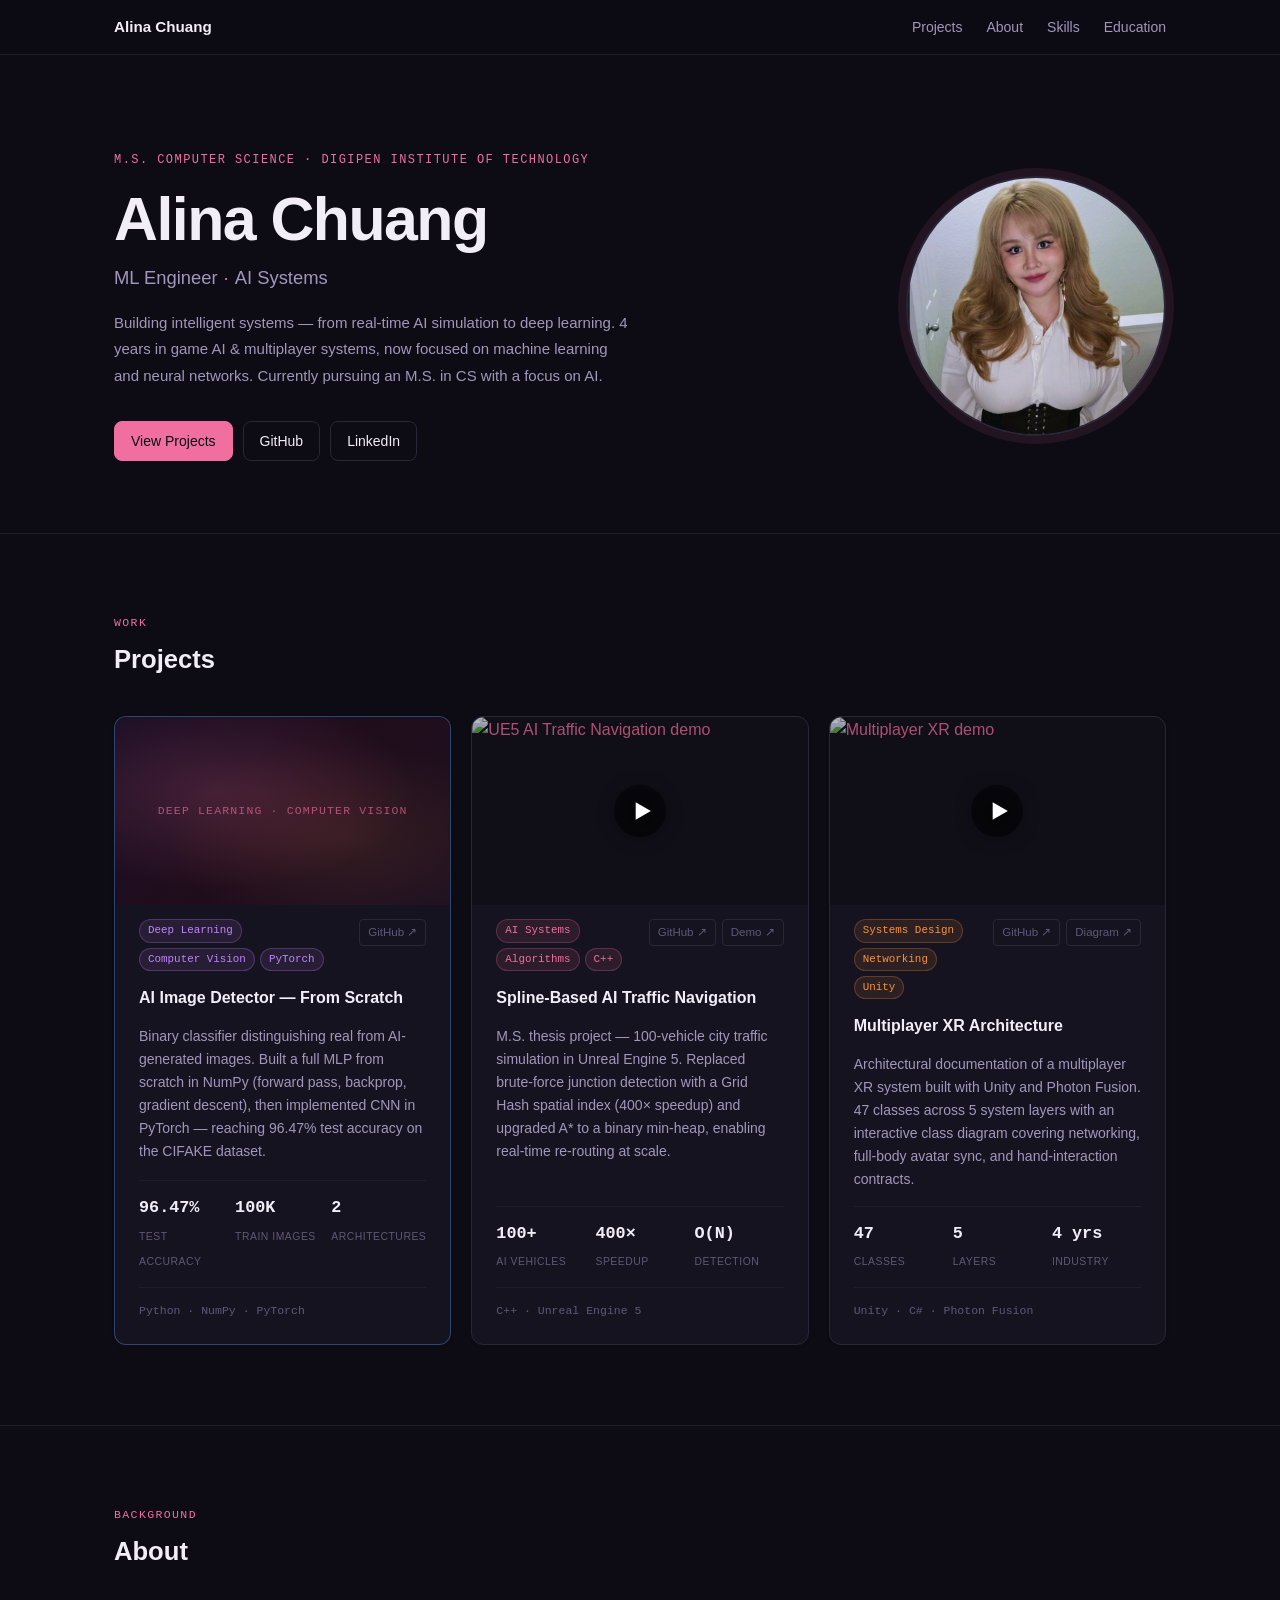
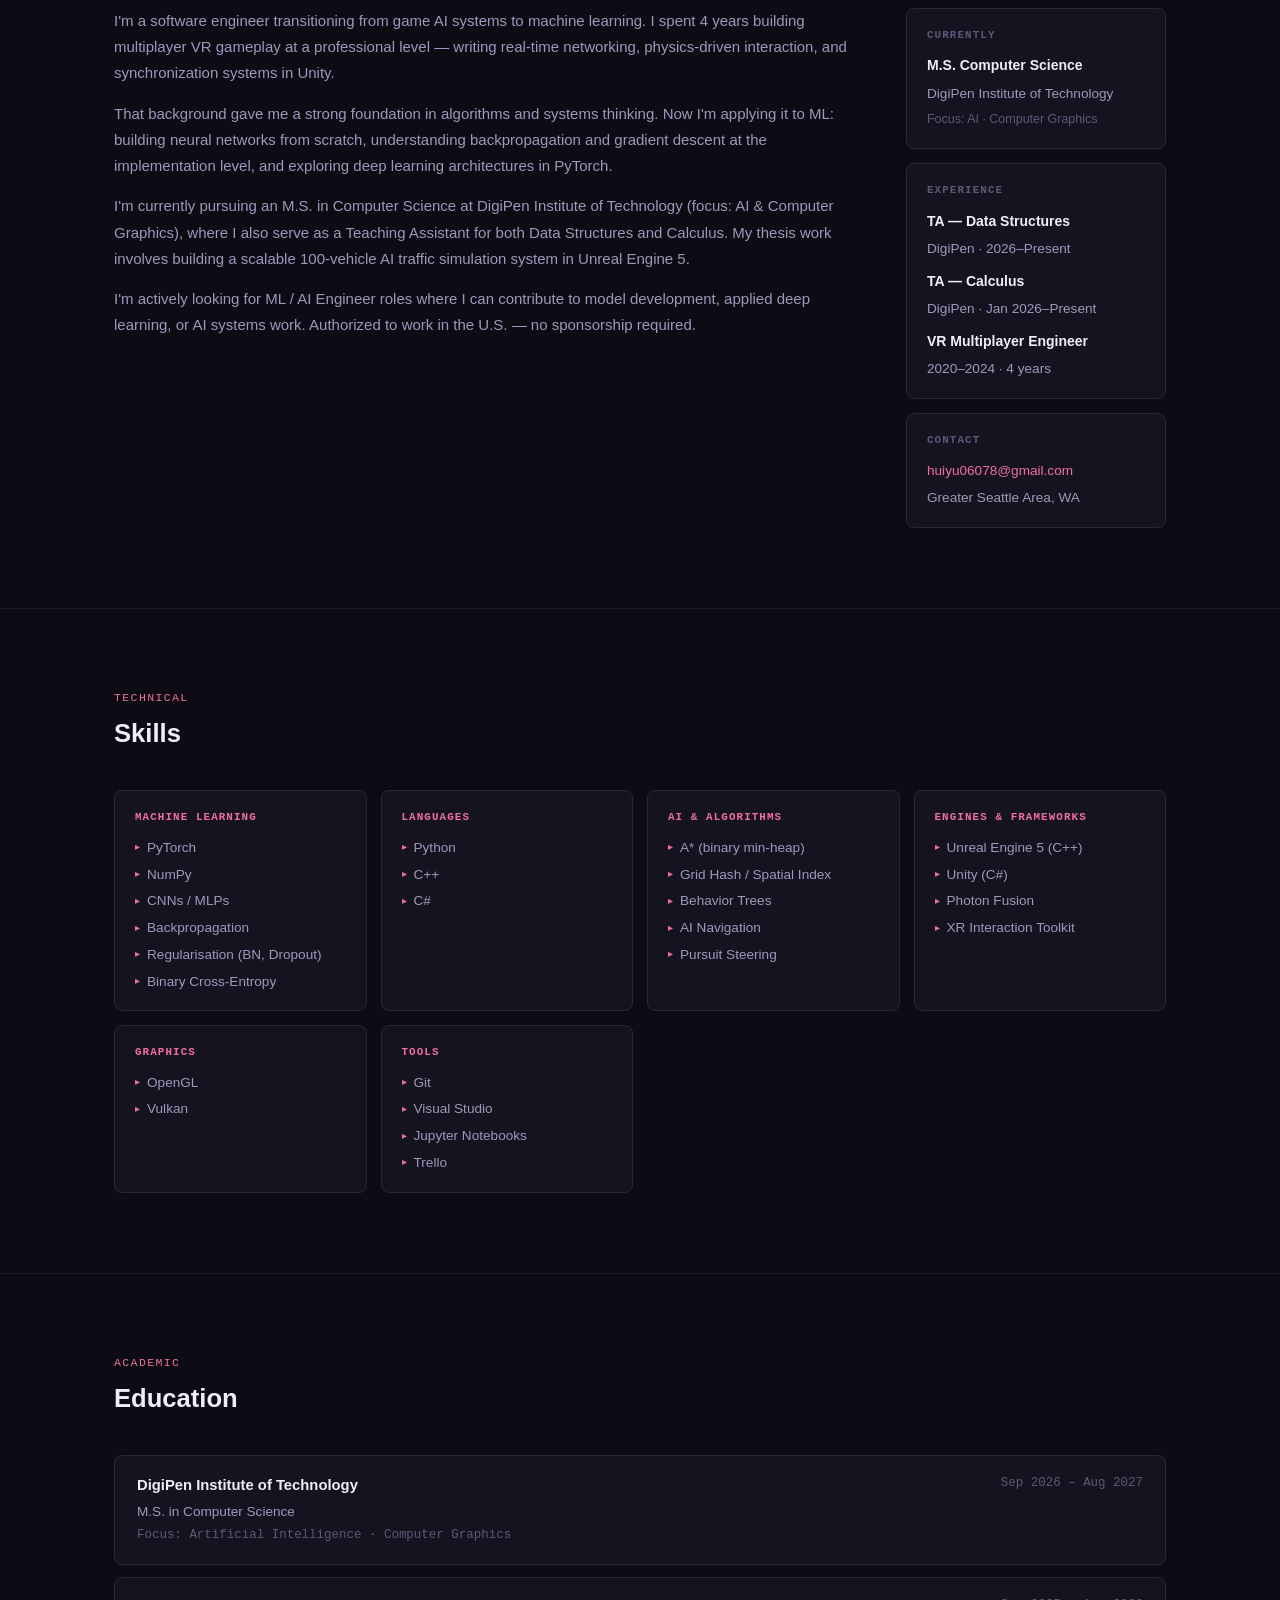
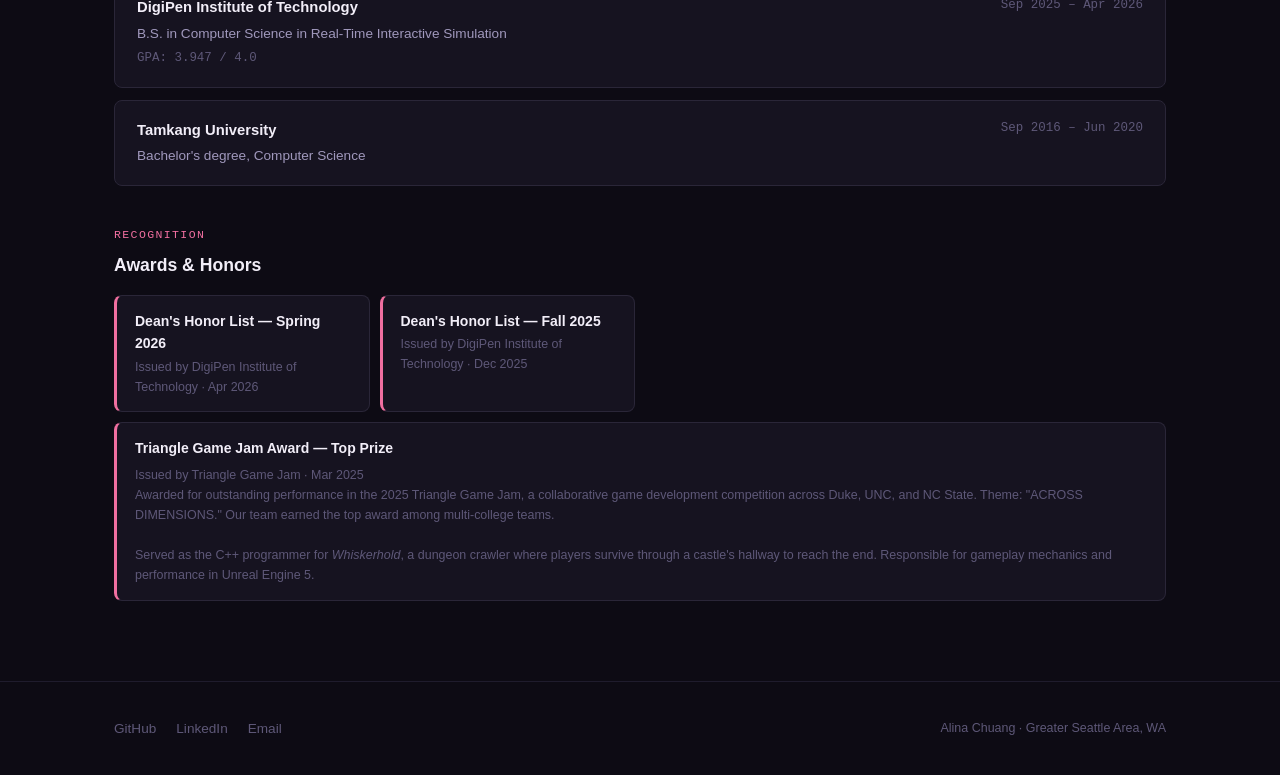
==== index.html @ 81449f3f "Initial portfolio" ====
<!DOCTYPE html>
<html lang="en">
<head>
  <meta charset="UTF-8">
  <meta name="viewport" content="width=device-width, initial-scale=1.0">
  <title>Alina Chuang — ML Engineer</title>
  <meta name="description" content="ML Engineer and AI Systems developer. M.S. Computer Science at DigiPen. Deep learning, neural networks, and real-time AI simulation.">
  <link rel="stylesheet" href="style.css">
</head>
<body>

<!-- ── Navigation ──────────────────────────────────── -->
<nav>
  <div class="nav-inner">
    <a href="index.html" class="nav-logo">Alina Chuang</a>
    <ul class="nav-links">
      <li><a href="#projects">Projects</a></li>
      <li><a href="#about">About</a></li>
      <li><a href="#skills">Skills</a></li>
      <li><a href="#education">Education</a></li>
    </ul>
  </div>
</nav>

<!-- ── Hero ────────────────────────────────────────── -->
<section id="hero">
  <div class="container">
    <div class="hero-inner">
      <div class="hero-text">
        <p class="hero-eyebrow">M.S. Computer Science · DigiPen Institute of Technology</p>
        <h1 class="hero-name">Alina Chuang</h1>
        <p class="hero-role">
          ML Engineer<span class="dot">·</span>AI Systems
        </p>
        <p class="hero-bio">
          Building intelligent systems — from real-time AI simulation to deep learning.
          4 years in game AI &amp; multiplayer systems, now focused on machine learning
          and neural networks. Currently pursuing an M.S. in CS with a focus on AI.
        </p>
        <div class="hero-ctas">
          <a href="#projects" class="btn btn-primary">View Projects</a>
          <a href="https://github.com/alina0607" class="btn btn-outline" target="_blank" rel="noopener">GitHub</a>
          <a href="https://www.linkedin.com/in/alina-chuang-a77608203/" class="btn btn-outline" target="_blank" rel="noopener">LinkedIn</a>
        </div>
      </div>
      <div class="hero-photo">
        <img src="avatar.png" alt="Alina Chuang" class="hero-avatar">
      </div>
    </div>
  </div>
</section>

<!-- ── Projects ─────────────────────────────────────── -->
<section id="projects">
  <div class="container">
    <p class="sec-label">Work</p>
    <h2 class="sec-title">Projects</h2>

    <div class="projects-grid">

      <!-- 1. AI Image Detector -->
      <article class="project-card featured">
        <div class="card-thumb-placeholder">
          <span>Deep Learning · Computer Vision</span>
        </div>
        <div class="card-top">
          <div class="card-tags">
            <span class="tag tag-ml">Deep Learning</span>
            <span class="tag tag-ml">Computer Vision</span>
            <span class="tag tag-ml">PyTorch</span>
          </div>
          <div class="card-links">
            <a href="https://github.com/alina0607/ai-image-detector-from-scratch" class="icon-link" target="_blank" rel="noopener">GitHub ↗</a>
          </div>
        </div>
        <h3><a href="ai-detector.html">AI Image Detector — From Scratch</a></h3>
        <p>
          Binary classifier distinguishing real from AI-generated images.
          Built a full MLP from scratch in NumPy (forward pass, backprop, gradient descent),
          then implemented CNN in PyTorch — reaching 96.47% test accuracy on the CIFAKE dataset.
        </p>
        <div class="card-stats">
          <div>
            <span class="stat-value">96.47%</span>
            <span class="stat-label">Test Accuracy</span>
          </div>
          <div>
            <span class="stat-value">100K</span>
            <span class="stat-label">Train Images</span>
          </div>
          <div>
            <span class="stat-value">2</span>
            <span class="stat-label">Architectures</span>
          </div>
        </div>
        <span class="card-stack">Python · NumPy · PyTorch</span>
      </article>

      <!-- 2. UE5 Traffic Navigation -->
      <article class="project-card">
        <a class="card-thumb" href="https://www.youtube.com/watch?v=XKZPfm5rRmM" target="_blank" rel="noopener">
          <img src="https://img.youtube.com/vi/XKZPfm5rRmM/maxresdefault.jpg" alt="UE5 AI Traffic Navigation demo">
          <div class="card-thumb-play">
            <svg viewBox="0 0 24 24" fill="white"><circle cx="12" cy="12" r="12" fill="rgba(0,0,0,0.5)"/><polygon points="10,8 17,12 10,16" fill="white"/></svg>
          </div>
        </a>
        <div class="card-top">
          <div class="card-tags">
            <span class="tag tag-sys">AI Systems</span>
            <span class="tag tag-sys">Algorithms</span>
            <span class="tag tag-sys">C++</span>
          </div>
          <div class="card-links">
            <a href="https://github.com/alina0607/UE5-Cpp-DrivingAI" class="icon-link" target="_blank" rel="noopener">GitHub ↗</a>
            <a href="https://www.youtube.com/watch?v=XKZPfm5rRmM&t=1s" class="icon-link" target="_blank" rel="noopener">Demo ↗</a>
          </div>
        </div>
        <h3><a href="ue5-traffic.html">Spline-Based AI Traffic Navigation</a></h3>
        <p>
          M.S. thesis project — 100-vehicle city traffic simulation in Unreal Engine 5.
          Replaced brute-force junction detection with a Grid Hash spatial index (400× speedup)
          and upgraded A* to a binary min-heap, enabling real-time re-routing at scale.
        </p>
        <div class="card-stats">
          <div>
            <span class="stat-value">100+</span>
            <span class="stat-label">AI Vehicles</span>
          </div>
          <div>
            <span class="stat-value">400×</span>
            <span class="stat-label">Speedup</span>
          </div>
          <div>
            <span class="stat-value">O(N)</span>
            <span class="stat-label">Detection</span>
          </div>
        </div>
        <span class="card-stack">C++ · Unreal Engine 5</span>
      </article>

      <!-- 3. XR Architecture -->
      <article class="project-card">
        <a class="card-thumb" href="https://www.youtube.com/watch?v=fDr9hcmdUOU" target="_blank" rel="noopener">
          <img src="https://img.youtube.com/vi/fDr9hcmdUOU/hqdefault.jpg" alt="Multiplayer XR demo">
          <div class="card-thumb-play">
            <svg viewBox="0 0 24 24" fill="white"><circle cx="12" cy="12" r="12" fill="rgba(0,0,0,0.5)"/><polygon points="10,8 17,12 10,16" fill="white"/></svg>
          </div>
        </a>
        <div class="card-top">
          <div class="card-tags">
            <span class="tag tag-game">Systems Design</span>
            <span class="tag tag-game">Networking</span>
            <span class="tag tag-game">Unity</span>
          </div>
          <div class="card-links">
            <a href="https://github.com/alina0607/Multiplay-xr-architecture" class="icon-link" target="_blank" rel="noopener">GitHub ↗</a>
            <a href="https://alina0607.github.io/Multiplay-xr-architecture/xr_architecture_alina_chuang.html" class="icon-link" target="_blank" rel="noopener">Diagram ↗</a>
          </div>
        </div>
        <h3><a href="xr-architecture.html">Multiplayer XR Architecture</a></h3>
        <p>
          Architectural documentation of a multiplayer XR system built with Unity and Photon Fusion.
          47 classes across 5 system layers with an interactive class diagram covering
          networking, full-body avatar sync, and hand-interaction contracts.
        </p>
        <div class="card-stats">
          <div>
            <span class="stat-value">47</span>
            <span class="stat-label">Classes</span>
          </div>
          <div>
            <span class="stat-value">5</span>
            <span class="stat-label">Layers</span>
          </div>
          <div>
            <span class="stat-value">4 yrs</span>
            <span class="stat-label">Industry</span>
          </div>
        </div>
        <span class="card-stack">Unity · C# · Photon Fusion</span>
      </article>

    </div>
  </div>
</section>

<!-- ── About ─────────────────────────────────────────── -->
<section id="about" style="border-top: 1px solid var(--border-sub);">
  <div class="container">
    <p class="sec-label">Background</p>
    <h2 class="sec-title">About</h2>

    <div class="about-grid">
      <div class="about-text">
        <p>
          I'm a software engineer transitioning from game AI systems to machine learning.
          I spent 4 years building multiplayer VR gameplay at a professional level — writing
          real-time networking, physics-driven interaction, and synchronization systems in Unity.
        </p>
        <p>
          That background gave me a strong foundation in algorithms and systems thinking.
          Now I'm applying it to ML: building neural networks from scratch, understanding
          backpropagation and gradient descent at the implementation level, and exploring
          deep learning architectures in PyTorch.
        </p>
        <p>
          I'm currently pursuing an M.S. in Computer Science at DigiPen Institute of Technology
          (focus: AI &amp; Computer Graphics), where I also serve as a Teaching Assistant for
          both Data Structures and Calculus. My thesis work involves building a scalable
          100-vehicle AI traffic simulation system in Unreal Engine 5.
        </p>
        <p>
          I'm actively looking for ML / AI Engineer roles where I can contribute to model
          development, applied deep learning, or AI systems work.
          Authorized to work in the U.S. — no sponsorship required.
        </p>
      </div>

      <div>
        <div class="sidebar-card">
          <h4>Currently</h4>
          <div class="sidebar-row">
            <strong>M.S. Computer Science</strong>
            <span>DigiPen Institute of Technology</span>
            <span style="color: var(--text-muted); font-size: .78rem;">Focus: AI · Computer Graphics</span>
          </div>
        </div>
        <div class="sidebar-card">
          <h4>Experience</h4>
          <div class="sidebar-row">
            <strong>TA — Data Structures</strong>
            <span>DigiPen · 2026–Present</span>
          </div>
          <div class="sidebar-row" style="margin-top: 10px;">
            <strong>TA — Calculus</strong>
            <span>DigiPen · Jan 2026–Present</span>
          </div>
          <div class="sidebar-row" style="margin-top: 10px;">
            <strong>VR Multiplayer Engineer</strong>
            <span>2020–2024 · 4 years</span>
          </div>
        </div>
        <div class="sidebar-card">
          <h4>Contact</h4>
          <div class="sidebar-row">
            <a href="mailto:huiyu06078@gmail.com" style="color: var(--accent); font-size: .85rem;">huiyu06078@gmail.com</a>
            <span>Greater Seattle Area, WA</span>
          </div>
        </div>
      </div>
    </div>
  </div>
</section>

<!-- ── Skills ─────────────────────────────────────────── -->
<section id="skills" style="border-top: 1px solid var(--border-sub);">
  <div class="container">
    <p class="sec-label">Technical</p>
    <h2 class="sec-title">Skills</h2>

    <div class="skills-grid">
      <div class="skill-group">
        <h4>Machine Learning</h4>
        <ul class="skill-list">
          <li>PyTorch</li>
          <li>NumPy</li>
          <li>CNNs / MLPs</li>
          <li>Backpropagation</li>
          <li>Regularisation (BN, Dropout)</li>
          <li>Binary Cross-Entropy</li>
        </ul>
      </div>
      <div class="skill-group">
        <h4>Languages</h4>
        <ul class="skill-list">
          <li>Python</li>
          <li>C++</li>
          <li>C#</li>
        </ul>
      </div>
      <div class="skill-group">
        <h4>AI &amp; Algorithms</h4>
        <ul class="skill-list">
          <li>A* (binary min-heap)</li>
          <li>Grid Hash / Spatial Index</li>
          <li>Behavior Trees</li>
          <li>AI Navigation</li>
          <li>Pursuit Steering</li>
        </ul>
      </div>
      <div class="skill-group">
        <h4>Engines &amp; Frameworks</h4>
        <ul class="skill-list">
          <li>Unreal Engine 5 (C++)</li>
          <li>Unity (C#)</li>
          <li>Photon Fusion</li>
          <li>XR Interaction Toolkit</li>
        </ul>
      </div>
      <div class="skill-group">
        <h4>Graphics</h4>
        <ul class="skill-list">
          <li>OpenGL</li>
          <li>Vulkan</li>
        </ul>
      </div>
      <div class="skill-group">
        <h4>Tools</h4>
        <ul class="skill-list">
          <li>Git</li>
          <li>Visual Studio</li>
          <li>Jupyter Notebooks</li>
          <li>Trello</li>
        </ul>
      </div>
    </div>
  </div>
</section>

<!-- ── Education ─────────────────────────────────────── -->
<section id="education" style="border-top: 1px solid var(--border-sub);">
  <div class="container">
    <p class="sec-label">Academic</p>
    <h2 class="sec-title">Education</h2>

    <div class="edu-list">
      <div class="edu-item">
        <div>
          <div class="edu-school">DigiPen Institute of Technology</div>
          <div class="edu-degree">M.S. in Computer Science</div>
          <div class="edu-detail">Focus: Artificial Intelligence · Computer Graphics</div>
        </div>
        <div class="edu-date">Sep 2026 – Aug 2027</div>
      </div>
      <div class="edu-item">
        <div>
          <div class="edu-school">DigiPen Institute of Technology</div>
          <div class="edu-degree">B.S. in Computer Science in Real-Time Interactive Simulation</div>
          <div class="edu-detail">GPA: 3.947 / 4.0</div>
        </div>
        <div class="edu-date">Sep 2025 – Apr 2026</div>
      </div>
      <div class="edu-item">
        <div>
          <div class="edu-school">Tamkang University</div>
          <div class="edu-degree">Bachelor's degree, Computer Science</div>
        </div>
        <div class="edu-date">Sep 2016 – Jun 2020</div>
      </div>
    </div>

    <p class="sec-label" style="margin-top: 40px;">Recognition</p>
    <h3 style="font-size: 1.1rem; font-weight: 600; margin-bottom: 16px; color: var(--text);">Awards &amp; Honors</h3>
    <div class="awards-grid">
      <div class="award-item">
        <div class="award-title">Dean's Honor List — Spring 2026</div>
        <div class="award-detail">Issued by DigiPen Institute of Technology · Apr 2026</div>
      </div>
      <div class="award-item">
        <div class="award-title">Dean's Honor List — Fall 2025</div>
        <div class="award-detail">Issued by DigiPen Institute of Technology · Dec 2025</div>
      </div>
      <div class="award-item" style="grid-column: 1 / -1;">
        <div class="award-title">Triangle Game Jam Award — Top Prize</div>
        <div class="award-detail" style="margin-top: 6px; line-height: 1.6;">
          Issued by Triangle Game Jam · Mar 2025<br>
          Awarded for outstanding performance in the 2025 Triangle Game Jam, a collaborative game development competition across Duke, UNC, and NC State. Theme: "ACROSS DIMENSIONS." Our team earned the top award among multi-college teams.<br><br>
          Served as the C++ programmer for <em>Whiskerhold</em>, a dungeon crawler where players survive through a castle's hallway to reach the end. Responsible for gameplay mechanics and performance in Unreal Engine 5.
        </div>
      </div>
    </div>
  </div>
</section>

<!-- ── Footer ─────────────────────────────────────────── -->
<footer>
  <div class="container">
    <div class="footer-inner">
      <div class="footer-links">
        <a href="https://github.com/alina0607" target="_blank" rel="noopener">GitHub</a>
        <a href="https://www.linkedin.com/in/alina-chuang-a77608203/" target="_blank" rel="noopener">LinkedIn</a>
        <a href="mailto:huiyu06078@gmail.com">Email</a>
      </div>
      <span class="footer-copy">Alina Chuang · Greater Seattle Area, WA</span>
    </div>
  </div>
</footer>

</body>
</html>
---- style.css ----
/* ============================================================
   ALINA CHUANG — Portfolio Styles
   ============================================================ */

:root {
  --bg:          #0d0b14;
  --bg-card:     #161320;
  --bg-hover:    #1e1b2c;
  --border:      #2a2638;
  --border-sub:  #1f1c2d;

  --text:        #f2eef8;
  --text-sec:    #a098bc;
  --text-muted:  #5e5878;

  --accent:      #f06fa0;
  --accent-h:    #f891b8;
  --accent-bg:   rgba(240,111,160,0.09);

  --orange:      #fb923c;
  --green:       #4ade80;
  --purple:      #c084fc;
  --red:         #f87171;

  --r:    8px;
  --r-sm: 4px;
  --r-lg: 12px;
  --t:    150ms ease;

  --sans: -apple-system, BlinkMacSystemFont, 'Segoe UI', sans-serif;
  --mono: 'JetBrains Mono', 'Fira Code', Consolas, monospace;
}

*, *::before, *::after { box-sizing: border-box; margin: 0; padding: 0; }
html  { scroll-behavior: smooth; }
body  { background: var(--bg); color: var(--text); font-family: var(--sans);
        line-height: 1.6; -webkit-font-smoothing: antialiased; }
a     { color: var(--accent); text-decoration: none; transition: color var(--t); }
a:hover { color: var(--accent-h); }
img   { max-width: 100%; display: block; }

/* ── Layout ─────────────────────────────────────────── */
.container { max-width: 1100px; margin: 0 auto; padding: 0 24px; }
section    { padding: 80px 0; }

/* ── Nav ─────────────────────────────────────────────── */
nav {
  position: sticky; top: 0; z-index: 100;
  background: rgba(13,11,20,0.88);
  backdrop-filter: blur(14px);
  border-bottom: 1px solid var(--border-sub);
}
.nav-inner {
  display: flex; align-items: center; justify-content: space-between;
  padding: 14px 24px; max-width: 1100px; margin: 0 auto;
}
.nav-logo { font-weight: 700; font-size: .95rem; color: var(--text); }
.nav-logo:hover { color: var(--accent); }
.nav-links { display: flex; gap: 24px; list-style: none; }
.nav-links a { color: var(--text-sec); font-size: .875rem; }
.nav-links a:hover { color: var(--text); }

/* ── Hero ────────────────────────────────────────────── */
#hero {
  padding: 96px 0 72px;
  border-bottom: 1px solid var(--border-sub);
}
.hero-inner {
  display: flex; align-items: center;
  justify-content: space-between; gap: 56px;
}
.hero-text { flex: 1; min-width: 0; }
.hero-photo { flex-shrink: 0; }
.hero-avatar {
  width: 260px; height: 260px; border-radius: 50%;
  object-fit: cover; object-position: center top;
  border: 2px solid var(--border);
  box-shadow: 0 0 0 8px var(--accent-bg);
  display: block;
}
.hero-eyebrow {
  font-size: .75rem; font-family: var(--mono); color: var(--accent);
  text-transform: uppercase; letter-spacing: .12em; margin-bottom: 16px;
}
.hero-name {
  font-size: clamp(2.4rem,6vw,3.8rem); font-weight: 700;
  letter-spacing: -.025em; line-height: 1.1; margin-bottom: 10px;
}
.hero-role {
  font-size: 1.15rem; color: var(--text-sec); margin-bottom: 18px;
}
.hero-role .dot { color: var(--accent); margin: 0 6px; }
.hero-bio {
  font-size: .9375rem; color: var(--text-sec); max-width: 520px;
  line-height: 1.75; margin-bottom: 32px;
}
.hero-ctas { display: flex; gap: 10px; flex-wrap: wrap; }
@media (max-width: 640px) {
  .hero-inner { flex-direction: column-reverse; gap: 28px; }
  .hero-avatar { width: 120px; height: 120px; }
}

/* ── Buttons ─────────────────────────────────────────── */
.btn {
  display: inline-flex; align-items: center; gap: 6px;
  padding: 8px 16px; border-radius: var(--r);
  font-size: .875rem; font-weight: 500;
  border: 1px solid transparent; transition: all var(--t); cursor: pointer;
}
.btn-primary  { background: var(--accent); color: #0d0b14; border-color: var(--accent); }
.btn-primary:hover { background: var(--accent-h); border-color: var(--accent-h); color: #0d0b14; }
.btn-outline  { background: transparent; color: var(--text); border-color: var(--border); }
.btn-outline:hover { background: var(--bg-hover); border-color: var(--text-sec); color: var(--text); }
.btn-sm { padding: 5px 12px; font-size: .8rem; }

/* ── Section labels ──────────────────────────────────── */
.sec-label {
  font-size: .72rem; font-family: var(--mono); color: var(--accent);
  text-transform: uppercase; letter-spacing: .12em; margin-bottom: 6px;
}
.sec-title { font-size: 1.6rem; font-weight: 700; margin-bottom: 36px; }

/* ── Card thumbnails ────────────────────────────────── */
.card-thumb {
  margin: -24px -24px 0;
  border-radius: var(--r-lg) var(--r-lg) 0 0;
  overflow: hidden;
  aspect-ratio: 16/9;
  position: relative;
  display: block;
}
.card-thumb img {
  width: 100%; height: 100%; object-fit: cover; display: block;
  transition: transform 0.35s ease;
}
.project-card:hover .card-thumb img { transform: scale(1.04); }
.card-thumb-play {
  position: absolute; inset: 0;
  display: flex; align-items: center; justify-content: center;
  background: rgba(0,0,0,0.28);
  transition: background 0.2s;
}
.card-thumb:hover .card-thumb-play { background: rgba(0,0,0,0.48); }
.card-thumb-play svg { width: 52px; height: 52px; filter: drop-shadow(0 2px 8px rgba(0,0,0,.5)); }
.card-thumb-placeholder {
  margin: -24px -24px 0;
  border-radius: var(--r-lg) var(--r-lg) 0 0;
  aspect-ratio: 16/9;
  display: flex; align-items: center; justify-content: center;
  background: linear-gradient(135deg, #1a0e24 0%, #200d1c 50%, #1c1020 100%);
  position: relative; overflow: hidden;
}
.card-thumb-placeholder::before {
  content: '';
  position: absolute; inset: 0;
  background: radial-gradient(ellipse at 30% 40%, rgba(240,111,160,.18) 0%, transparent 60%),
              radial-gradient(ellipse at 70% 65%, rgba(251,146,60,.1) 0%, transparent 55%);
}
.card-thumb-placeholder span {
  font-size: .72rem; font-family: var(--mono); color: rgba(240,111,160,.65);
  letter-spacing: .1em; text-transform: uppercase; position: relative; z-index: 1;
  text-align: center; padding: 0 20px;
}

/* ── Project video hero (detail pages) ──────────────── */
.video-thumb {
  margin-bottom: 32px; border-radius: var(--r-lg); overflow: hidden;
  aspect-ratio: 16/9; position: relative; display: block;
  border: 1px solid var(--border);
}
.video-thumb img {
  width: 100%; height: 100%; object-fit: cover; display: block;
  transition: transform 0.3s ease;
}
.video-thumb:hover img { transform: scale(1.02); }
.video-thumb-play {
  position: absolute; inset: 0;
  display: flex; align-items: center; justify-content: center;
  background: rgba(0,0,0,0.3); transition: background 0.2s;
}
.video-thumb:hover .video-thumb-play { background: rgba(0,0,0,0.5); }
.video-thumb-play svg { width: 64px; height: 64px; filter: drop-shadow(0 2px 12px rgba(0,0,0,.6)); }

/* ── Project cards ───────────────────────────────────── */
.projects-grid {
  display: grid;
  grid-template-columns: repeat(auto-fill, minmax(310px,1fr));
  gap: 20px;
}
.project-card {
  background: var(--bg-card); border: 1px solid var(--border);
  border-radius: var(--r-lg); padding: 24px;
  display: flex; flex-direction: column; gap: 14px;
  transition: border-color var(--t), transform var(--t), box-shadow var(--t);
  box-shadow: 0 1px 4px rgba(0,0,0,.06);
}
.project-card:hover { border-color: var(--accent); transform: translateY(-2px); box-shadow: 0 8px 28px rgba(240,111,160,.12); }
.project-card.featured { border-color: rgba(88,166,255,.35); }

.card-top { display: flex; justify-content: space-between; align-items: flex-start; gap: 10px; }
.card-tags { display: flex; flex-wrap: wrap; gap: 5px; }
.card-links { display: flex; gap: 6px; flex-shrink: 0; }

.tag {
  font-size: .68rem; font-family: var(--mono);
  padding: 2px 8px; border-radius: 20px; font-weight: 500;
}
.tag-ml     { background: rgba(192,132,252,.1);  color: var(--purple); border: 1px solid rgba(192,132,252,.25); }
.tag-sys    { background: rgba(240,111,160,.1); color: var(--accent);  border: 1px solid rgba(240,111,160,.25); }
.tag-game   { background: rgba(251,146,60,.1);  color: var(--orange);  border: 1px solid rgba(251,146,60,.25);  }

.icon-link {
  font-size: .72rem; color: var(--text-muted);
  padding: 3px 8px; border: 1px solid var(--border);
  border-radius: var(--r-sm); transition: all var(--t); white-space: nowrap;
}
.icon-link:hover { color: var(--text); border-color: var(--text-sec); background: var(--bg-hover); }

.project-card h3 { font-size: 1rem; font-weight: 600; }
.project-card h3 a { color: var(--text); }
.project-card h3 a:hover { color: var(--accent); }
.project-card > p { font-size: .875rem; color: var(--text-sec); line-height: 1.65; flex-grow: 1; }

.card-stats {
  display: grid; grid-template-columns: repeat(3,1fr); gap: 10px;
  padding: 14px 0;
  border-top: 1px solid var(--border-sub);
  border-bottom: 1px solid var(--border-sub);
}
.stat-value { display: block; font-size: 1.05rem; font-weight: 700; font-family: var(--mono); color: var(--text); }
.stat-label { font-size: .65rem; color: var(--text-muted); text-transform: uppercase; letter-spacing: .05em; }
.card-stack { font-size: .72rem; font-family: var(--mono); color: var(--text-muted); }

/* ── About ───────────────────────────────────────────── */
.about-grid { display: grid; grid-template-columns: 1fr 260px; gap: 56px; align-items: start; }
.about-text p { color: var(--text-sec); margin-bottom: 14px; line-height: 1.75; font-size: .9375rem; }
.about-text p:last-child { margin-bottom: 0; }

/* Avatar */
.avatar {
  width: 80px; height: 80px; border-radius: 50%;
  background: var(--bg-hover); border: 2px solid var(--border);
  display: flex; align-items: center; justify-content: center;
  font-size: 1.4rem; font-weight: 700; color: var(--accent);
  margin-bottom: 20px; overflow: hidden;
}
.avatar img { width: 100%; height: 100%; object-fit: cover; }
.avatar-photo {
  width: 180px; border-radius: var(--r-lg);
  border: 1px solid var(--border);
  display: block; margin-bottom: 24px;
}

.sidebar-card {
  background: var(--bg-card); border: 1px solid var(--border);
  border-radius: var(--r); padding: 18px 20px; margin-bottom: 14px;
}
.sidebar-card:last-child { margin-bottom: 0; }
.sidebar-card h4 {
  font-size: .68rem; font-family: var(--mono);
  color: var(--text-muted); text-transform: uppercase;
  letter-spacing: .1em; margin-bottom: 10px;
}
.sidebar-row { display: flex; flex-direction: column; gap: 6px; }
.sidebar-row span { font-size: .85rem; color: var(--text-sec); }
.sidebar-row strong { color: var(--text); font-size: .875rem; }

/* ── Skills ──────────────────────────────────────────── */
.skills-grid { display: grid; grid-template-columns: repeat(auto-fill, minmax(200px,1fr)); gap: 14px; }
.skill-group {
  background: var(--bg-card); border: 1px solid var(--border);
  border-radius: var(--r); padding: 18px 20px;
}
.skill-group h4 {
  font-size: .68rem; font-family: var(--mono); color: var(--accent);
  text-transform: uppercase; letter-spacing: .1em; margin-bottom: 10px;
}
.skill-list { list-style: none; display: flex; flex-direction: column; gap: 5px; }
.skill-list li { font-size: .85rem; color: var(--text-sec); display: flex; align-items: center; gap: 7px; }
.skill-list li::before { content: '▸'; color: var(--accent); font-size: .65rem; flex-shrink: 0; }

/* ── Education ───────────────────────────────────────── */
.edu-list { display: flex; flex-direction: column; gap: 12px; margin-bottom: 28px; }
.edu-item {
  background: var(--bg-card); border: 1px solid var(--border);
  border-radius: var(--r); padding: 18px 22px;
  display: flex; justify-content: space-between; align-items: flex-start; gap: 16px;
}
.edu-school { font-weight: 600; color: var(--text); font-size: .925rem; }
.edu-degree  { font-size: .85rem; color: var(--text-sec); margin-top: 3px; }
.edu-detail  { font-size: .78rem; color: var(--text-muted); margin-top: 4px; font-family: var(--mono); }
.edu-date    { font-size: .78rem; color: var(--text-muted); white-space: nowrap; font-family: var(--mono); flex-shrink: 0; }

.awards-grid { display: grid; grid-template-columns: repeat(auto-fill, minmax(240px,1fr)); gap: 10px; }
.award-item {
  background: var(--bg-card); border: 1px solid var(--border);
  border-left: 3px solid var(--accent);
  border-radius: var(--r); padding: 14px 18px;
}
.award-title  { font-size: .875rem; font-weight: 600; color: var(--text); margin-bottom: 3px; }
.award-detail { font-size: .78rem; color: var(--text-muted); }

/* ── Experience strip ────────────────────────────────── */
.exp-list { display: flex; flex-direction: column; gap: 12px; }
.exp-item {
  background: var(--bg-card); border: 1px solid var(--border);
  border-radius: var(--r); padding: 18px 22px;
  display: flex; justify-content: space-between; align-items: flex-start; gap: 16px;
}
.exp-left {}
.exp-title  { font-weight: 600; color: var(--text); font-size: .925rem; }
.exp-place  { font-size: .85rem; color: var(--text-sec); margin-top: 2px; }
.exp-date   { font-size: .78rem; color: var(--text-muted); white-space: nowrap; font-family: var(--mono); flex-shrink: 0; }

/* ── Footer ──────────────────────────────────────────── */
footer { border-top: 1px solid var(--border-sub); padding: 36px 0; }
.footer-inner { display: flex; justify-content: space-between; align-items: center; flex-wrap: wrap; gap: 14px; }
.footer-links { display: flex; gap: 20px; }
.footer-links a { font-size: .85rem; color: var(--text-muted); }
.footer-links a:hover { color: var(--text); }
.footer-copy { font-size: .78rem; color: var(--text-muted); }

/* ══════════════════════════════════════════════════════
   PROJECT DETAIL PAGES
══════════════════════════════════════════════════════ */
.proj-hero { padding: 56px 0 44px; border-bottom: 1px solid var(--border-sub); }
.back-link {
  display: inline-flex; align-items: center; gap: 6px;
  font-size: .85rem; color: var(--text-muted); margin-bottom: 28px;
}
.back-link:hover { color: var(--text); }
.proj-hero h1 {
  font-size: clamp(1.75rem,4vw,2.4rem); font-weight: 700;
  letter-spacing: -.02em; line-height: 1.15; margin-bottom: 10px;
}
.proj-meta { display: flex; flex-wrap: wrap; align-items: center; gap: 10px; margin-top: 14px; }
.proj-links { display: flex; gap: 10px; margin-top: 22px; flex-wrap: wrap; }

.proj-body { padding: 48px 0 80px; }
.proj-grid { display: grid; grid-template-columns: 1fr 260px; gap: 56px; align-items: start; }

.prose h2 {
  font-size: 1.15rem; font-weight: 600; color: var(--text);
  margin: 36px 0 14px;
  padding-top: 36px; border-top: 1px solid var(--border-sub);
}
.prose h2:first-child { margin-top: 0; padding-top: 0; border-top: none; }
.prose h3 { font-size: 1rem; font-weight: 600; color: var(--text); margin: 24px 0 10px; }
.prose p  { font-size: .9375rem; color: var(--text-sec); line-height: 1.75; margin-bottom: 14px; }
.prose ul, .prose ol { margin: 0 0 14px 20px; display: flex; flex-direction: column; gap: 7px; }
.prose li { font-size: .9375rem; color: var(--text-sec); line-height: 1.6; }
.prose strong { color: var(--text); }

.code-block {
  background: var(--bg-card); border: 1px solid var(--border); border-radius: var(--r);
  padding: 18px 20px; margin: 16px 0; overflow-x: auto;
  font-family: var(--mono); font-size: .78rem; line-height: 1.65; color: var(--text-sec);
  white-space: pre;
}
.code-label { font-size: .65rem; font-family: var(--mono); color: var(--text-muted);
              text-transform: uppercase; letter-spacing: .08em; margin-bottom: 6px; }

.compare-table { width: 100%; border-collapse: collapse; margin: 16px 0; font-size: .85rem; }
.compare-table th { background: var(--bg-card); color: var(--text); padding: 9px 14px;
                    text-align: left; font-weight: 600; border: 1px solid var(--border); }
.compare-table td { padding: 9px 14px; border: 1px solid var(--border); color: var(--text-sec); }
.compare-table tr:nth-child(even) td { background: var(--bg-card); }
.compare-table .good { color: var(--green); font-family: var(--mono); font-size: .8rem; }
.compare-table .bad  { color: var(--red);   font-family: var(--mono); font-size: .8rem; }

.callout {
  background: var(--accent-bg); border: 1px solid rgba(88,166,255,.22);
  border-left: 3px solid var(--accent); border-radius: var(--r);
  padding: 14px 18px; margin: 16px 0; font-size: .875rem; color: var(--text-sec); line-height: 1.65;
}
.callout strong { color: var(--text); }

.result-grid { display: grid; grid-template-columns: repeat(auto-fill, minmax(130px,1fr)); gap: 12px; margin: 16px 0; }
.result-box {
  background: var(--bg-card); border: 1px solid var(--border); border-radius: var(--r);
  padding: 16px; text-align: center;
}
.result-box .val { font-size: 1.4rem; font-weight: 700; font-family: var(--mono); color: var(--text); }
.result-box .lbl { font-size: .68rem; color: var(--text-muted); text-transform: uppercase;
                   letter-spacing: .06em; margin-top: 4px; }

.proj-sidebar { display: flex; flex-direction: column; gap: 14px; position: sticky; top: 72px; }

/* ── Responsive ──────────────────────────────────────── */
@media (max-width: 768px) {
  section { padding: 60px 0; }
  #hero   { padding: 64px 0 48px; }
  .about-grid, .proj-grid { grid-template-columns: 1fr; gap: 32px; }
  .proj-sidebar { position: static; }
  .edu-item, .exp-item { flex-direction: column; gap: 4px; }
  .nav-links { gap: 16px; }
}
@media (max-width: 480px) {
  .nav-links { display: none; }
  .projects-grid { grid-template-columns: 1fr; }
  .card-stats { grid-template-columns: repeat(3,1fr); }
}
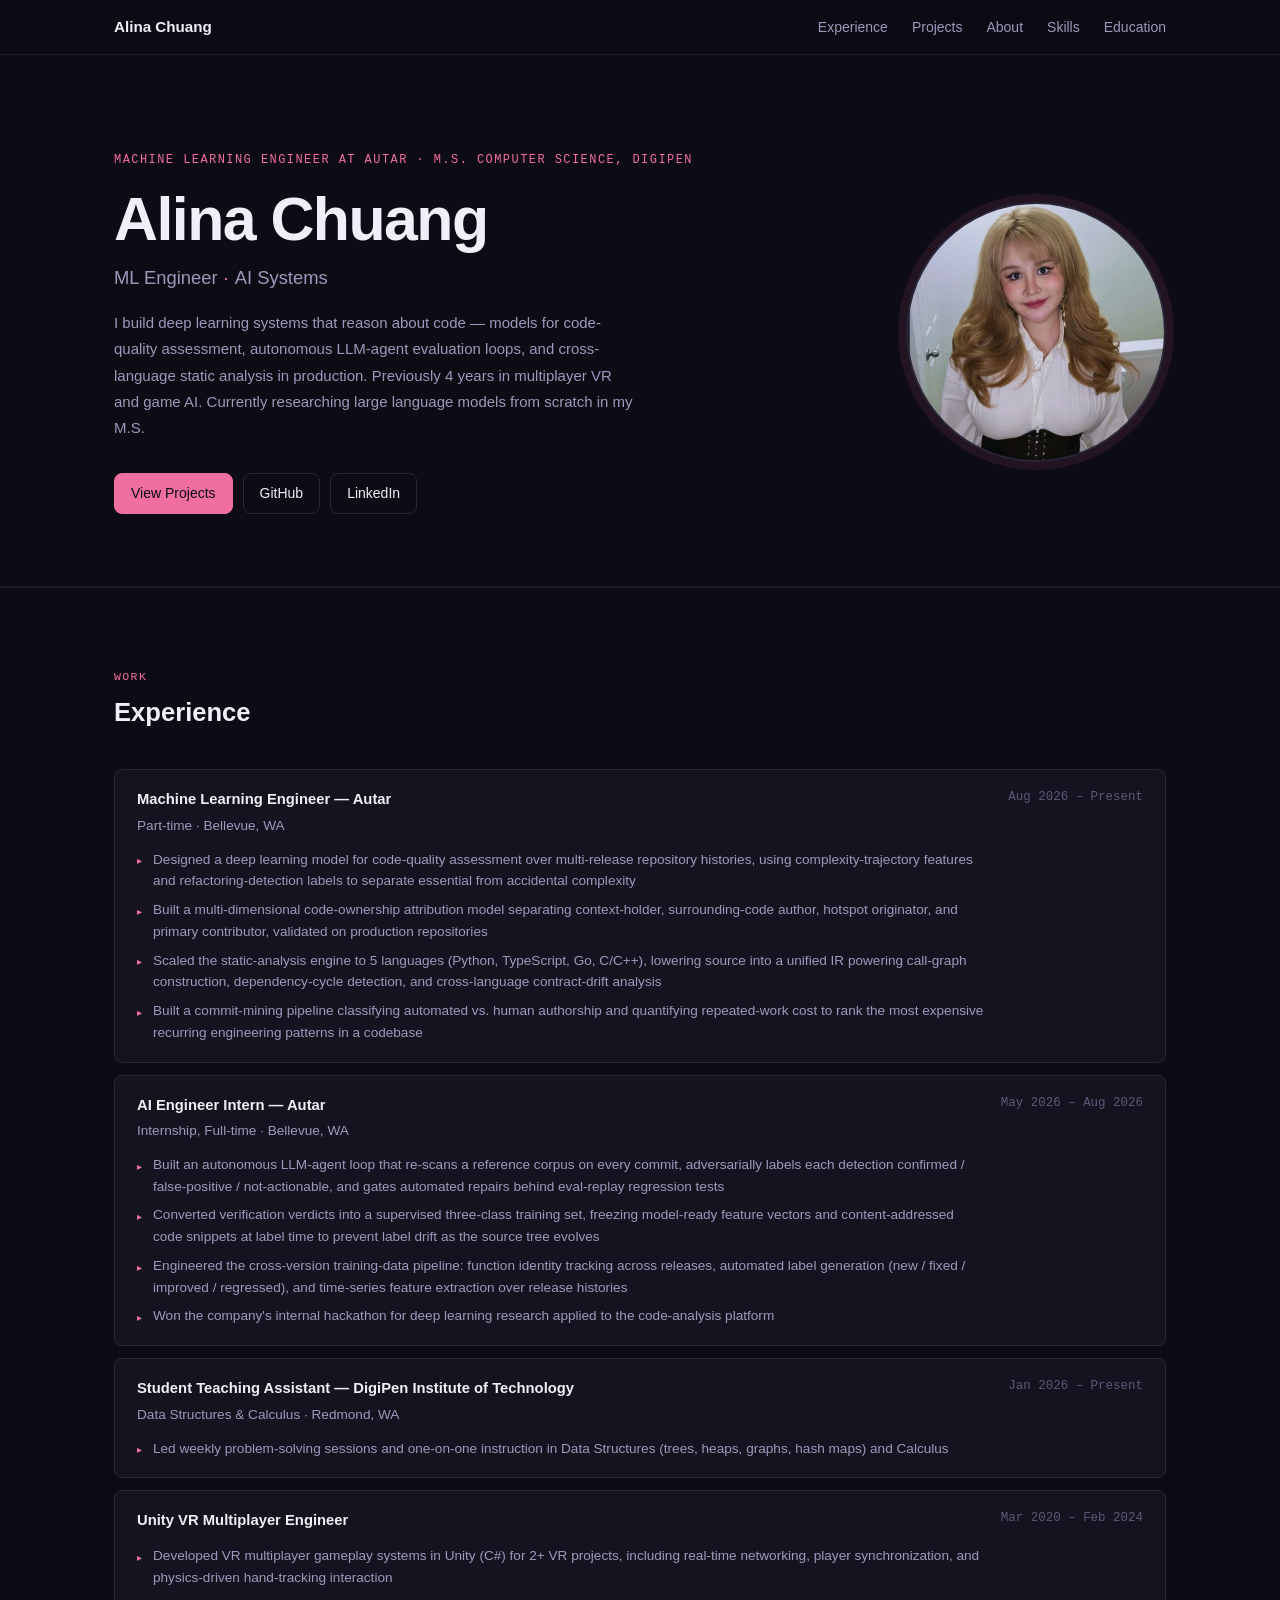
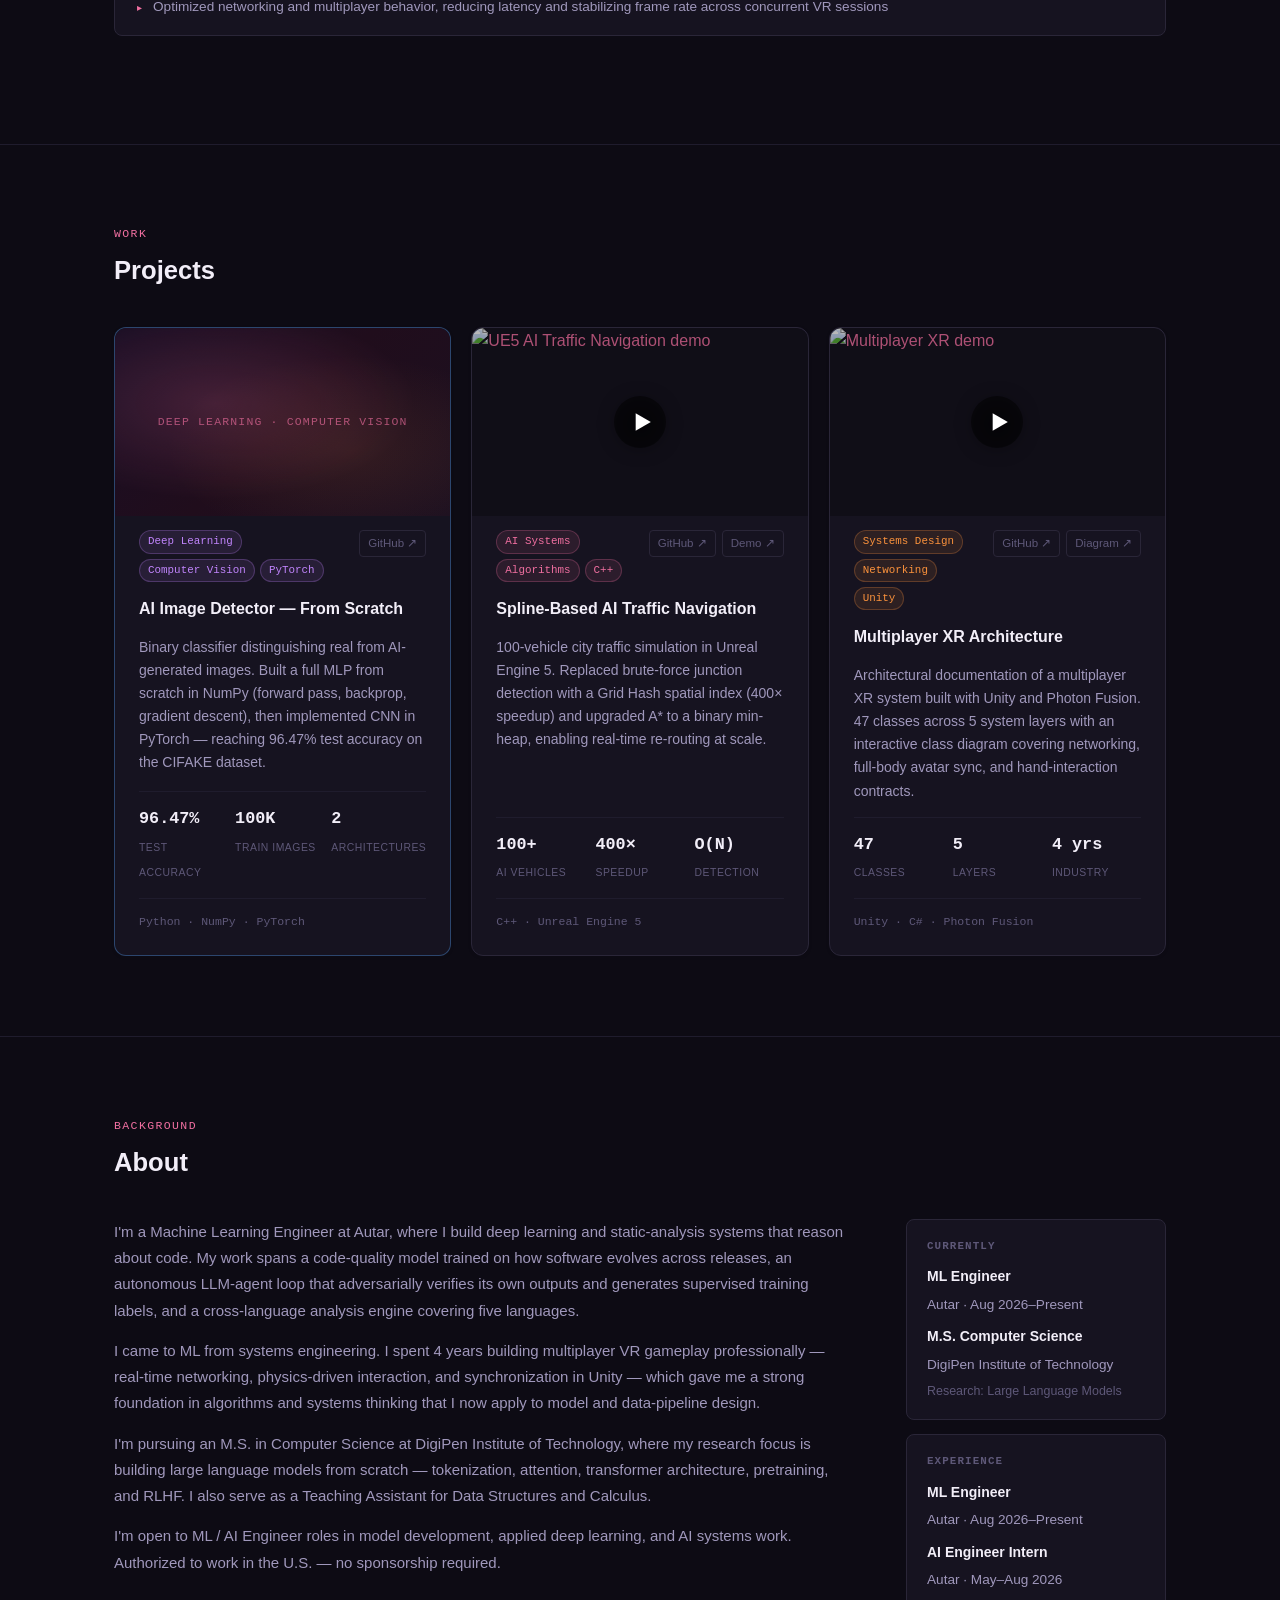
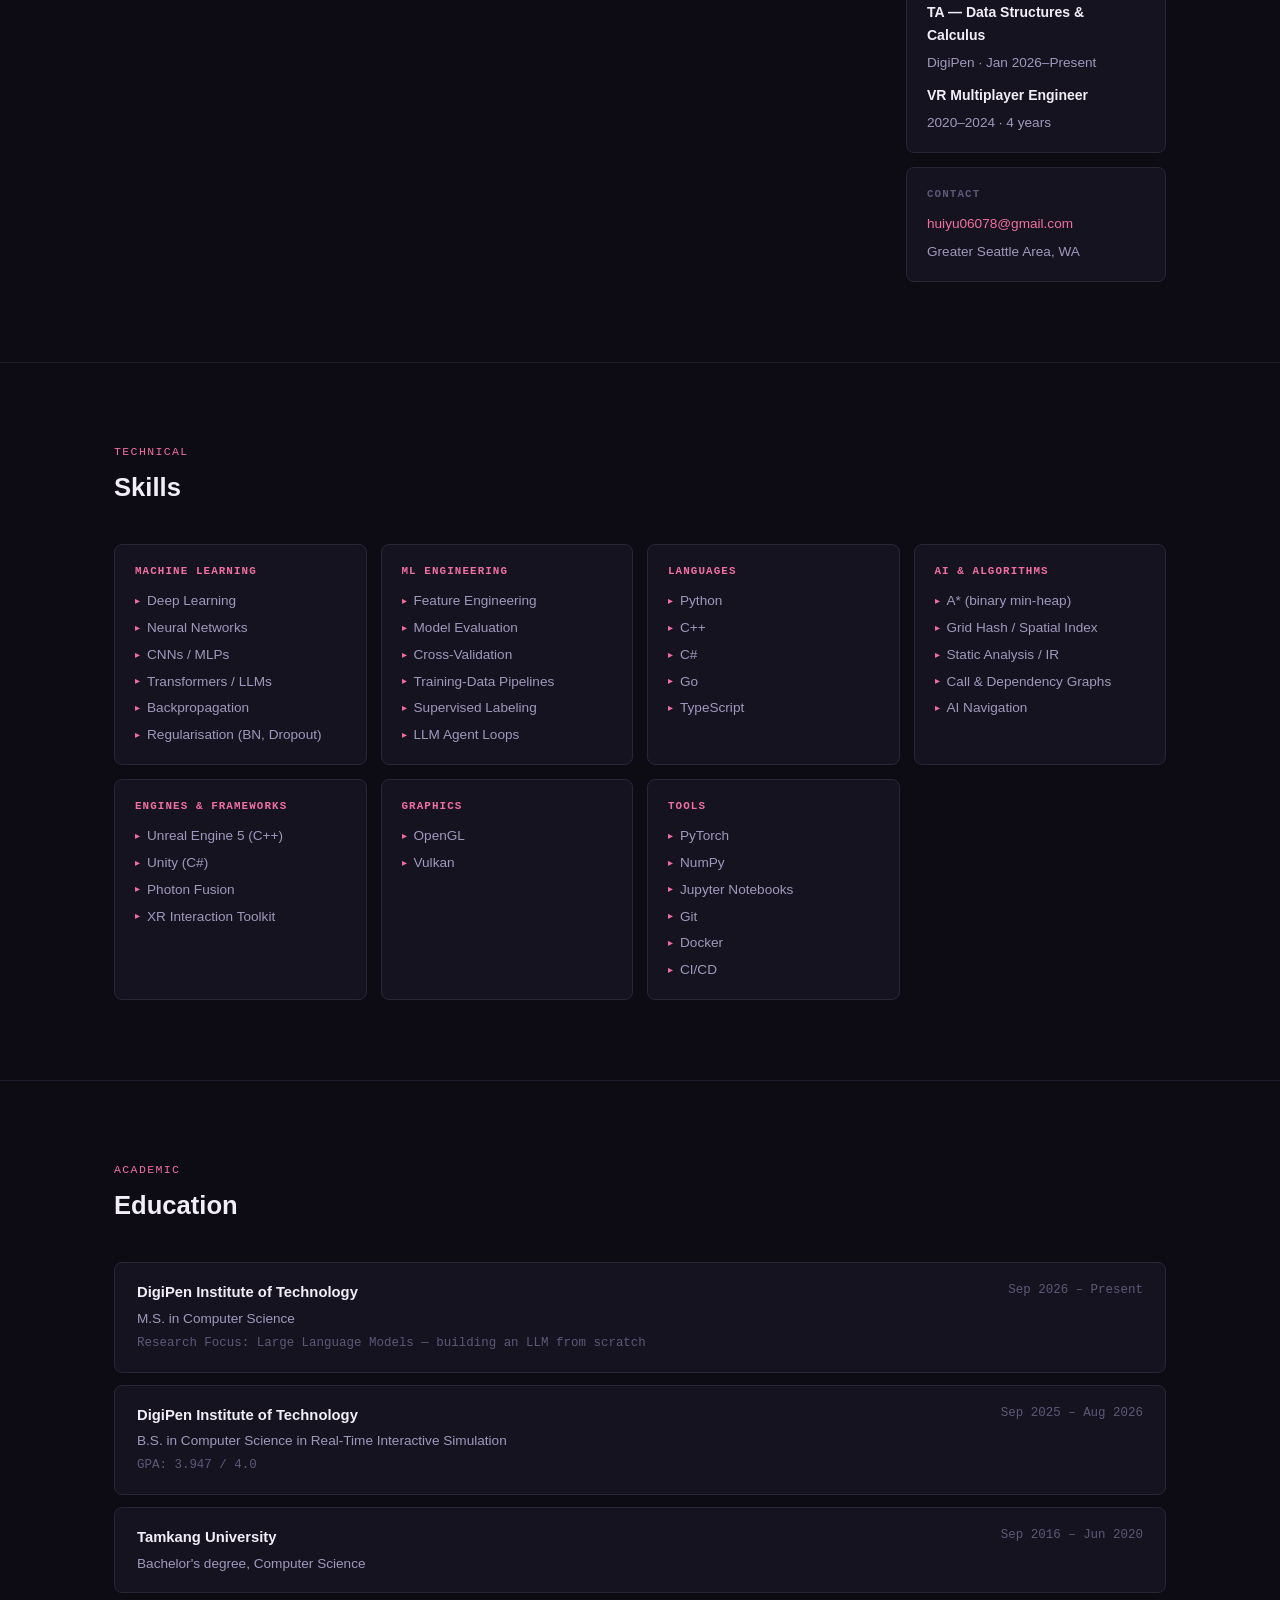
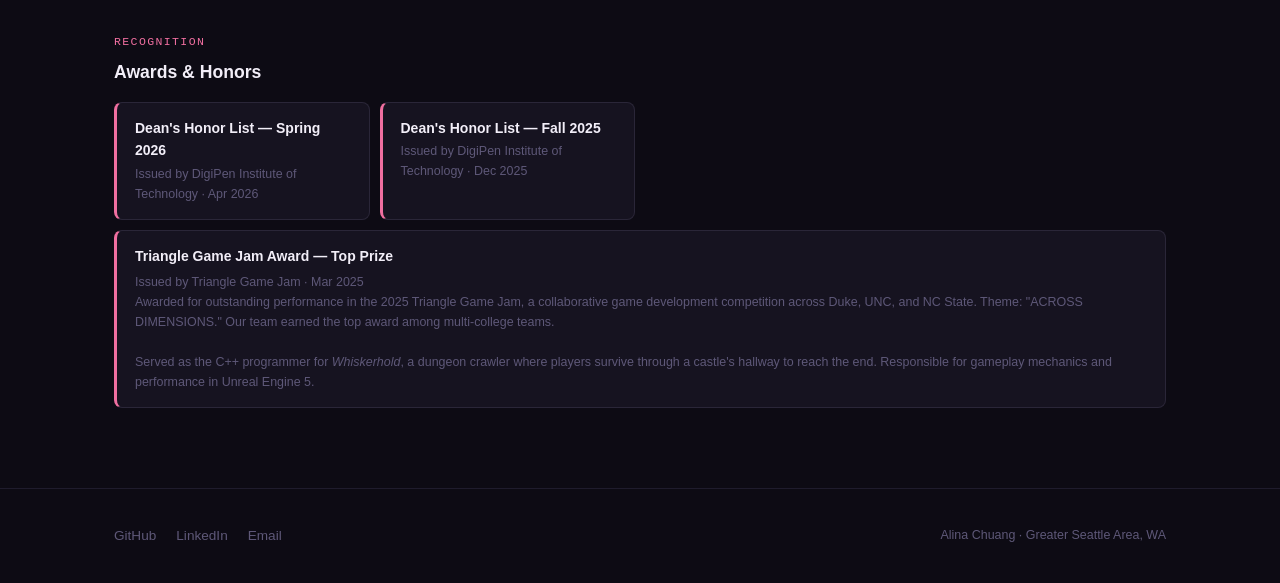
==== commit e6d5c097: "feat: align site with updated ML Engineer resume Adds the Autar experience the site was missing enti" ====
--- a/index.html
+++ b/index.html
@@ -4,7 +4,7 @@
   <meta charset="UTF-8">
   <meta name="viewport" content="width=device-width, initial-scale=1.0">
   <title>Alina Chuang — ML Engineer</title>
-  <meta name="description" content="ML Engineer and AI Systems developer. M.S. Computer Science at DigiPen. Deep learning, neural networks, and real-time AI simulation.">
+  <meta name="description" content="Machine Learning Engineer at Autar. M.S. Computer Science at DigiPen, researching large language models from scratch. Deep learning, neural networks, and applied AI systems.">
   <link rel="stylesheet" href="style.css">
 </head>
 <body>
@@ -14,6 +14,7 @@
   <div class="nav-inner">
     <a href="index.html" class="nav-logo">Alina Chuang</a>
     <ul class="nav-links">
+      <li><a href="#experience">Experience</a></li>
       <li><a href="#projects">Projects</a></li>
       <li><a href="#about">About</a></li>
       <li><a href="#skills">Skills</a></li>
@@ -27,20 +28,21 @@
   <div class="container">
     <div class="hero-inner">
       <div class="hero-text">
-        <p class="hero-eyebrow">M.S. Computer Science · DigiPen Institute of Technology</p>
+        <p class="hero-eyebrow">Machine Learning Engineer at Autar · M.S. Computer Science, DigiPen</p>
         <h1 class="hero-name">Alina Chuang</h1>
         <p class="hero-role">
           ML Engineer<span class="dot">·</span>AI Systems
         </p>
         <p class="hero-bio">
-          Building intelligent systems — from real-time AI simulation to deep learning.
-          4 years in game AI &amp; multiplayer systems, now focused on machine learning
-          and neural networks. Currently pursuing an M.S. in CS with a focus on AI.
+          I build deep learning systems that reason about code — models for code-quality
+          assessment, autonomous LLM-agent evaluation loops, and cross-language static
+          analysis in production. Previously 4 years in multiplayer VR and game AI.
+          Currently researching large language models from scratch in my M.S.
         </p>
         <div class="hero-ctas">
           <a href="#projects" class="btn btn-primary">View Projects</a>
           <a href="https://github.com/alina0607" class="btn btn-outline" target="_blank" rel="noopener">GitHub</a>
-          <a href="https://www.linkedin.com/in/alina-chuang-a77608203/" class="btn btn-outline" target="_blank" rel="noopener">LinkedIn</a>
+          <a href="https://www.linkedin.com/in/alinachuang/" class="btn btn-outline" target="_blank" rel="noopener">LinkedIn</a>
         </div>
       </div>
       <div class="hero-photo">
@@ -50,8 +52,70 @@
   </div>
 </section>
 
+<!-- ── Experience ───────────────────────────────────── -->
+<section id="experience" style="border-top: 1px solid var(--border-sub);">
+  <div class="container">
+    <p class="sec-label">Work</p>
+    <h2 class="sec-title">Experience</h2>
+
+    <div class="edu-list">
+
+      <div class="edu-item exp-item">
+        <div>
+          <div class="edu-school">Machine Learning Engineer — Autar</div>
+          <div class="edu-degree">Part-time · Bellevue, WA</div>
+          <ul class="exp-bullets">
+            <li>Designed a deep learning model for code-quality assessment over multi-release repository histories, using complexity-trajectory features and refactoring-detection labels to separate essential from accidental complexity</li>
+            <li>Built a multi-dimensional code-ownership attribution model separating context-holder, surrounding-code author, hotspot originator, and primary contributor, validated on production repositories</li>
+            <li>Scaled the static-analysis engine to 5 languages (Python, TypeScript, Go, C/C++), lowering source into a unified IR powering call-graph construction, dependency-cycle detection, and cross-language contract-drift analysis</li>
+            <li>Built a commit-mining pipeline classifying automated vs. human authorship and quantifying repeated-work cost to rank the most expensive recurring engineering patterns in a codebase</li>
+          </ul>
+        </div>
+        <div class="edu-date">Aug 2026 – Present</div>
+      </div>
+
+      <div class="edu-item exp-item">
+        <div>
+          <div class="edu-school">AI Engineer Intern — Autar</div>
+          <div class="edu-degree">Internship, Full-time · Bellevue, WA</div>
+          <ul class="exp-bullets">
+            <li>Built an autonomous LLM-agent loop that re-scans a reference corpus on every commit, adversarially labels each detection confirmed / false-positive / not-actionable, and gates automated repairs behind eval-replay regression tests</li>
+            <li>Converted verification verdicts into a supervised three-class training set, freezing model-ready feature vectors and content-addressed code snippets at label time to prevent label drift as the source tree evolves</li>
+            <li>Engineered the cross-version training-data pipeline: function identity tracking across releases, automated label generation (new / fixed / improved / regressed), and time-series feature extraction over release histories</li>
+            <li>Won the company's internal hackathon for deep learning research applied to the code-analysis platform</li>
+          </ul>
+        </div>
+        <div class="edu-date">May 2026 – Aug 2026</div>
+      </div>
+
+      <div class="edu-item exp-item">
+        <div>
+          <div class="edu-school">Student Teaching Assistant — DigiPen Institute of Technology</div>
+          <div class="edu-degree">Data Structures &amp; Calculus · Redmond, WA</div>
+          <ul class="exp-bullets">
+            <li>Led weekly problem-solving sessions and one-on-one instruction in Data Structures (trees, heaps, graphs, hash maps) and Calculus</li>
+          </ul>
+        </div>
+        <div class="edu-date">Jan 2026 – Present</div>
+      </div>
+
+      <div class="edu-item exp-item">
+        <div>
+          <div class="edu-school">Unity VR Multiplayer Engineer</div>
+          <ul class="exp-bullets">
+            <li>Developed VR multiplayer gameplay systems in Unity (C#) for 2+ VR projects, including real-time networking, player synchronization, and physics-driven hand-tracking interaction</li>
+            <li>Optimized networking and multiplayer behavior, reducing latency and stabilizing frame rate across concurrent VR sessions</li>
+          </ul>
+        </div>
+        <div class="edu-date">Mar 2020 – Feb 2024</div>
+      </div>
+
+    </div>
+  </div>
+</section>
+
 <!-- ── Projects ─────────────────────────────────────── -->
-<section id="projects">
+<section id="projects" style="border-top: 1px solid var(--border-sub);">
   <div class="container">
     <p class="sec-label">Work</p>
     <h2 class="sec-title">Projects</h2>
@@ -117,7 +181,7 @@
         </div>
         <h3><a href="ue5-traffic.html">Spline-Based AI Traffic Navigation</a></h3>
         <p>
-          M.S. thesis project — 100-vehicle city traffic simulation in Unreal Engine 5.
+          100-vehicle city traffic simulation in Unreal Engine 5.
           Replaced brute-force junction detection with a Grid Hash spatial index (400× speedup)
           and upgraded A* to a binary min-heap, enabling real-time re-routing at scale.
         </p>
@@ -193,25 +257,27 @@
     <div class="about-grid">
       <div class="about-text">
         <p>
-          I'm a software engineer transitioning from game AI systems to machine learning.
-          I spent 4 years building multiplayer VR gameplay at a professional level — writing
-          real-time networking, physics-driven interaction, and synchronization systems in Unity.
-        </p>
-        <p>
-          That background gave me a strong foundation in algorithms and systems thinking.
-          Now I'm applying it to ML: building neural networks from scratch, understanding
-          backpropagation and gradient descent at the implementation level, and exploring
-          deep learning architectures in PyTorch.
-        </p>
-        <p>
-          I'm currently pursuing an M.S. in Computer Science at DigiPen Institute of Technology
-          (focus: AI &amp; Computer Graphics), where I also serve as a Teaching Assistant for
-          both Data Structures and Calculus. My thesis work involves building a scalable
-          100-vehicle AI traffic simulation system in Unreal Engine 5.
-        </p>
-        <p>
-          I'm actively looking for ML / AI Engineer roles where I can contribute to model
-          development, applied deep learning, or AI systems work.
+          I'm a Machine Learning Engineer at Autar, where I build deep learning and
+          static-analysis systems that reason about code. My work spans a code-quality
+          model trained on how software evolves across releases, an autonomous LLM-agent
+          loop that adversarially verifies its own outputs and generates supervised
+          training labels, and a cross-language analysis engine covering five languages.
+        </p>
+        <p>
+          I came to ML from systems engineering. I spent 4 years building multiplayer VR
+          gameplay professionally — real-time networking, physics-driven interaction, and
+          synchronization in Unity — which gave me a strong foundation in algorithms and
+          systems thinking that I now apply to model and data-pipeline design.
+        </p>
+        <p>
+          I'm pursuing an M.S. in Computer Science at DigiPen Institute of Technology, where
+          my research focus is building large language models from scratch — tokenization,
+          attention, transformer architecture, pretraining, and RLHF. I also serve as a
+          Teaching Assistant for Data Structures and Calculus.
+        </p>
+        <p>
+          I'm open to ML / AI Engineer roles in model development, applied deep learning,
+          and AI systems work.
           Authorized to work in the U.S. — no sponsorship required.
         </p>
       </div>
@@ -220,19 +286,27 @@
         <div class="sidebar-card">
           <h4>Currently</h4>
           <div class="sidebar-row">
+            <strong>ML Engineer</strong>
+            <span>Autar · Aug 2026–Present</span>
+          </div>
+          <div class="sidebar-row" style="margin-top: 10px;">
             <strong>M.S. Computer Science</strong>
             <span>DigiPen Institute of Technology</span>
-            <span style="color: var(--text-muted); font-size: .78rem;">Focus: AI · Computer Graphics</span>
+            <span style="color: var(--text-muted); font-size: .78rem;">Research: Large Language Models</span>
           </div>
         </div>
         <div class="sidebar-card">
           <h4>Experience</h4>
           <div class="sidebar-row">
-            <strong>TA — Data Structures</strong>
-            <span>DigiPen · 2026–Present</span>
+            <strong>ML Engineer</strong>
+            <span>Autar · Aug 2026–Present</span>
           </div>
           <div class="sidebar-row" style="margin-top: 10px;">
-            <strong>TA — Calculus</strong>
+            <strong>AI Engineer Intern</strong>
+            <span>Autar · May–Aug 2026</span>
+          </div>
+          <div class="sidebar-row" style="margin-top: 10px;">
+            <strong>TA — Data Structures &amp; Calculus</strong>
             <span>DigiPen · Jan 2026–Present</span>
           </div>
           <div class="sidebar-row" style="margin-top: 10px;">
@@ -262,12 +336,23 @@
       <div class="skill-group">
         <h4>Machine Learning</h4>
         <ul class="skill-list">
-          <li>PyTorch</li>
-          <li>NumPy</li>
+          <li>Deep Learning</li>
+          <li>Neural Networks</li>
           <li>CNNs / MLPs</li>
+          <li>Transformers / LLMs</li>
           <li>Backpropagation</li>
           <li>Regularisation (BN, Dropout)</li>
-          <li>Binary Cross-Entropy</li>
+        </ul>
+      </div>
+      <div class="skill-group">
+        <h4>ML Engineering</h4>
+        <ul class="skill-list">
+          <li>Feature Engineering</li>
+          <li>Model Evaluation</li>
+          <li>Cross-Validation</li>
+          <li>Training-Data Pipelines</li>
+          <li>Supervised Labeling</li>
+          <li>LLM Agent Loops</li>
         </ul>
       </div>
       <div class="skill-group">
@@ -276,6 +361,8 @@
           <li>Python</li>
           <li>C++</li>
           <li>C#</li>
+          <li>Go</li>
+          <li>TypeScript</li>
         </ul>
       </div>
       <div class="skill-group">
@@ -283,9 +370,9 @@
         <ul class="skill-list">
           <li>A* (binary min-heap)</li>
           <li>Grid Hash / Spatial Index</li>
-          <li>Behavior Trees</li>
+          <li>Static Analysis / IR</li>
+          <li>Call &amp; Dependency Graphs</li>
           <li>AI Navigation</li>
-          <li>Pursuit Steering</li>
         </ul>
       </div>
       <div class="skill-group">
@@ -307,10 +394,12 @@
       <div class="skill-group">
         <h4>Tools</h4>
         <ul class="skill-list">
+          <li>PyTorch</li>
+          <li>NumPy</li>
+          <li>Jupyter Notebooks</li>
           <li>Git</li>
-          <li>Visual Studio</li>
-          <li>Jupyter Notebooks</li>
-          <li>Trello</li>
+          <li>Docker</li>
+          <li>CI/CD</li>
         </ul>
       </div>
     </div>
@@ -328,9 +417,9 @@
         <div>
           <div class="edu-school">DigiPen Institute of Technology</div>
           <div class="edu-degree">M.S. in Computer Science</div>
-          <div class="edu-detail">Focus: Artificial Intelligence · Computer Graphics</div>
-        </div>
-        <div class="edu-date">Sep 2026 – Aug 2027</div>
+          <div class="edu-detail">Research Focus: Large Language Models — building an LLM from scratch</div>
+        </div>
+        <div class="edu-date">Sep 2026 – Present</div>
       </div>
       <div class="edu-item">
         <div>
@@ -338,7 +427,7 @@
           <div class="edu-degree">B.S. in Computer Science in Real-Time Interactive Simulation</div>
           <div class="edu-detail">GPA: 3.947 / 4.0</div>
         </div>
-        <div class="edu-date">Sep 2025 – Apr 2026</div>
+        <div class="edu-date">Sep 2025 – Aug 2026</div>
       </div>
       <div class="edu-item">
         <div>
@@ -378,7 +467,7 @@
     <div class="footer-inner">
       <div class="footer-links">
         <a href="https://github.com/alina0607" target="_blank" rel="noopener">GitHub</a>
-        <a href="https://www.linkedin.com/in/alina-chuang-a77608203/" target="_blank" rel="noopener">LinkedIn</a>
+        <a href="https://www.linkedin.com/in/alinachuang/" target="_blank" rel="noopener">LinkedIn</a>
         <a href="mailto:huiyu06078@gmail.com">Email</a>
       </div>
       <span class="footer-copy">Alina Chuang · Greater Seattle Area, WA</span>
@@ -386,5 +475,15 @@
   </div>
 </footer>
 
+<script>
+  document.querySelectorAll('.project-card').forEach(card => {
+    const dest = card.querySelector('h3 a');
+    if (!dest) return;
+    card.addEventListener('click', function(e) {
+      if (e.target.closest('a, button')) return;
+      window.location.href = dest.href;
+    });
+  });
+</script>
 </body>
 </html>
--- a/style.css
+++ b/style.css
@@ -193,6 +193,7 @@
   display: flex; flex-direction: column; gap: 14px;
   transition: border-color var(--t), transform var(--t), box-shadow var(--t);
   box-shadow: 0 1px 4px rgba(0,0,0,.06);
+  cursor: pointer;
 }
 .project-card:hover { border-color: var(--accent); transform: translateY(-2px); box-shadow: 0 8px 28px rgba(240,111,160,.12); }
 .project-card.featured { border-color: rgba(88,166,255,.35); }
@@ -290,6 +291,17 @@
 .edu-degree  { font-size: .85rem; color: var(--text-sec); margin-top: 3px; }
 .edu-detail  { font-size: .78rem; color: var(--text-muted); margin-top: 4px; font-family: var(--mono); }
 .edu-date    { font-size: .78rem; color: var(--text-muted); white-space: nowrap; font-family: var(--mono); flex-shrink: 0; }
+
+.exp-item { padding: 20px 22px; }
+.exp-bullets { list-style: none; margin-top: 12px; display: flex; flex-direction: column; gap: 7px; }
+.exp-bullets li {
+  font-size: .85rem; color: var(--text-sec); line-height: 1.6;
+  padding-left: 16px; position: relative;
+}
+.exp-bullets li::before {
+  content: '▸'; color: var(--accent); font-size: .65rem;
+  position: absolute; left: 0; top: .45em;
+}
 
 .awards-grid { display: grid; grid-template-columns: repeat(auto-fill, minmax(240px,1fr)); gap: 10px; }
 .award-item {
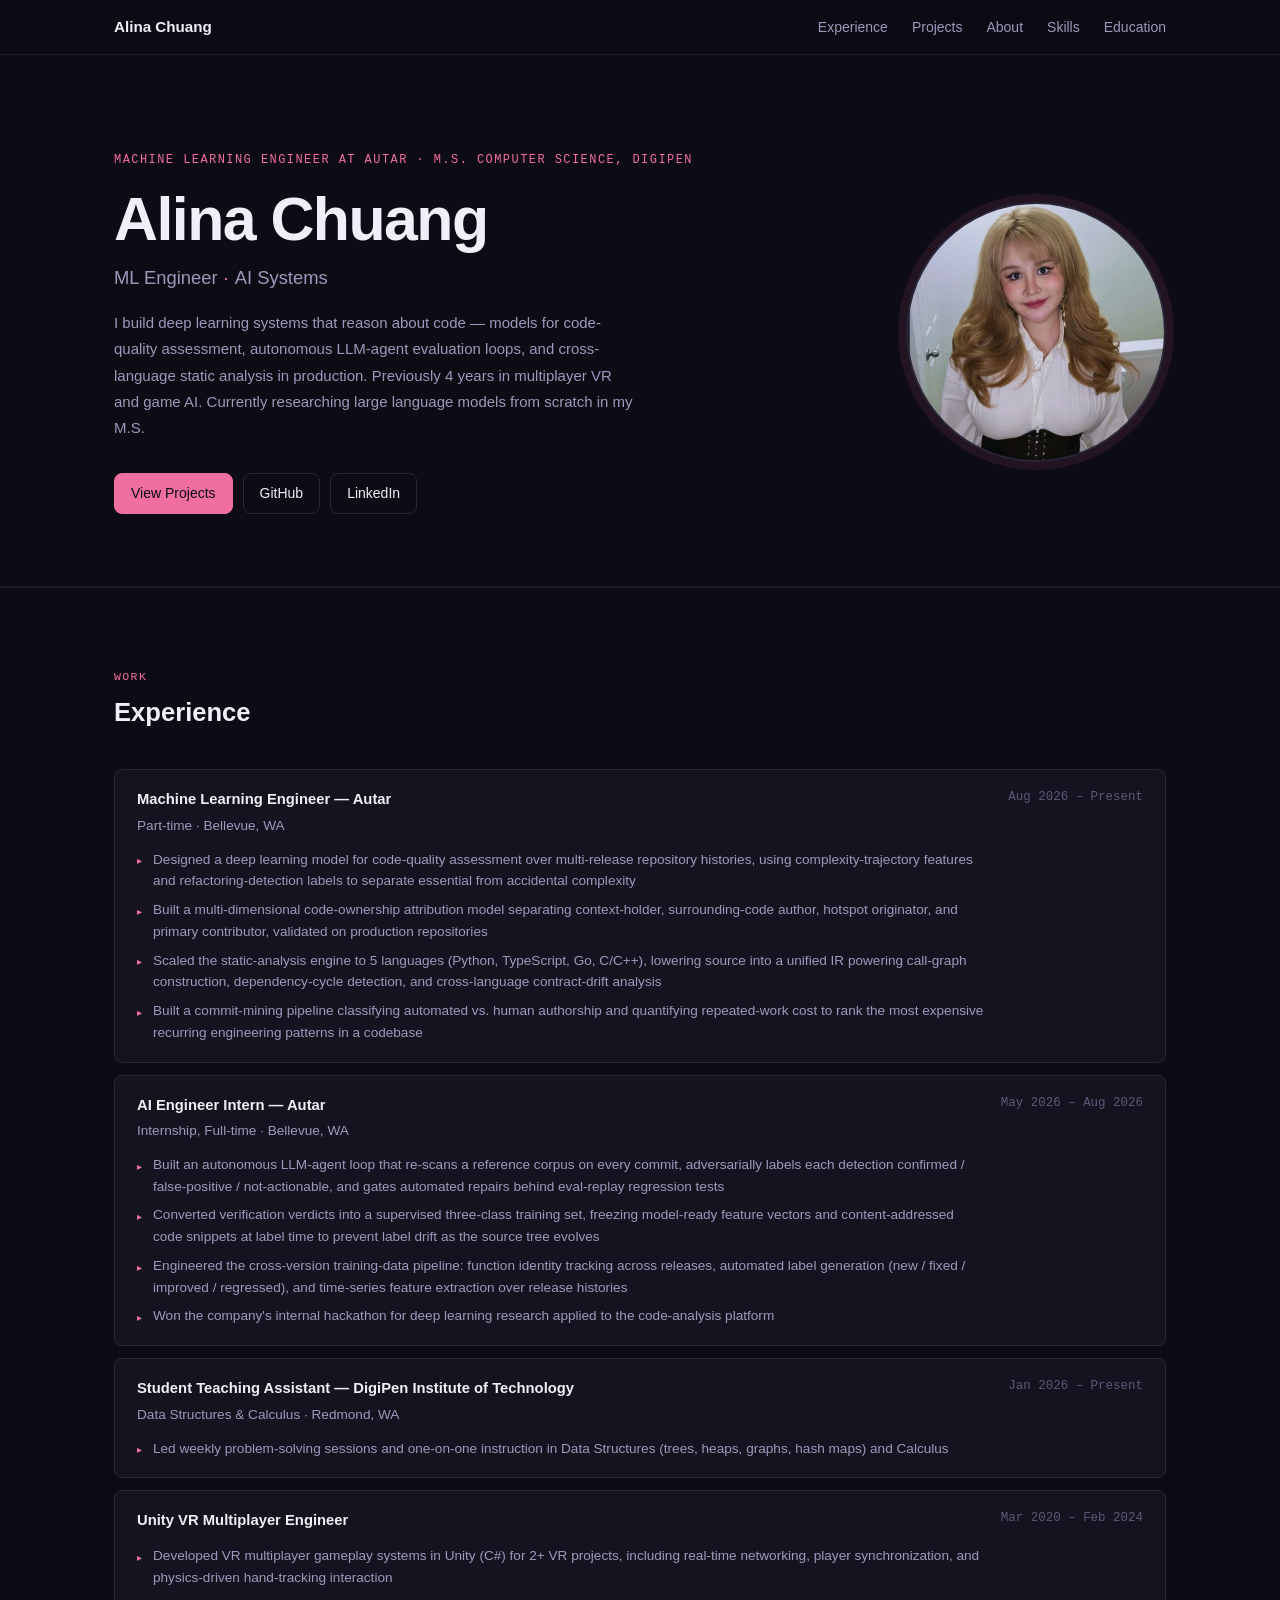
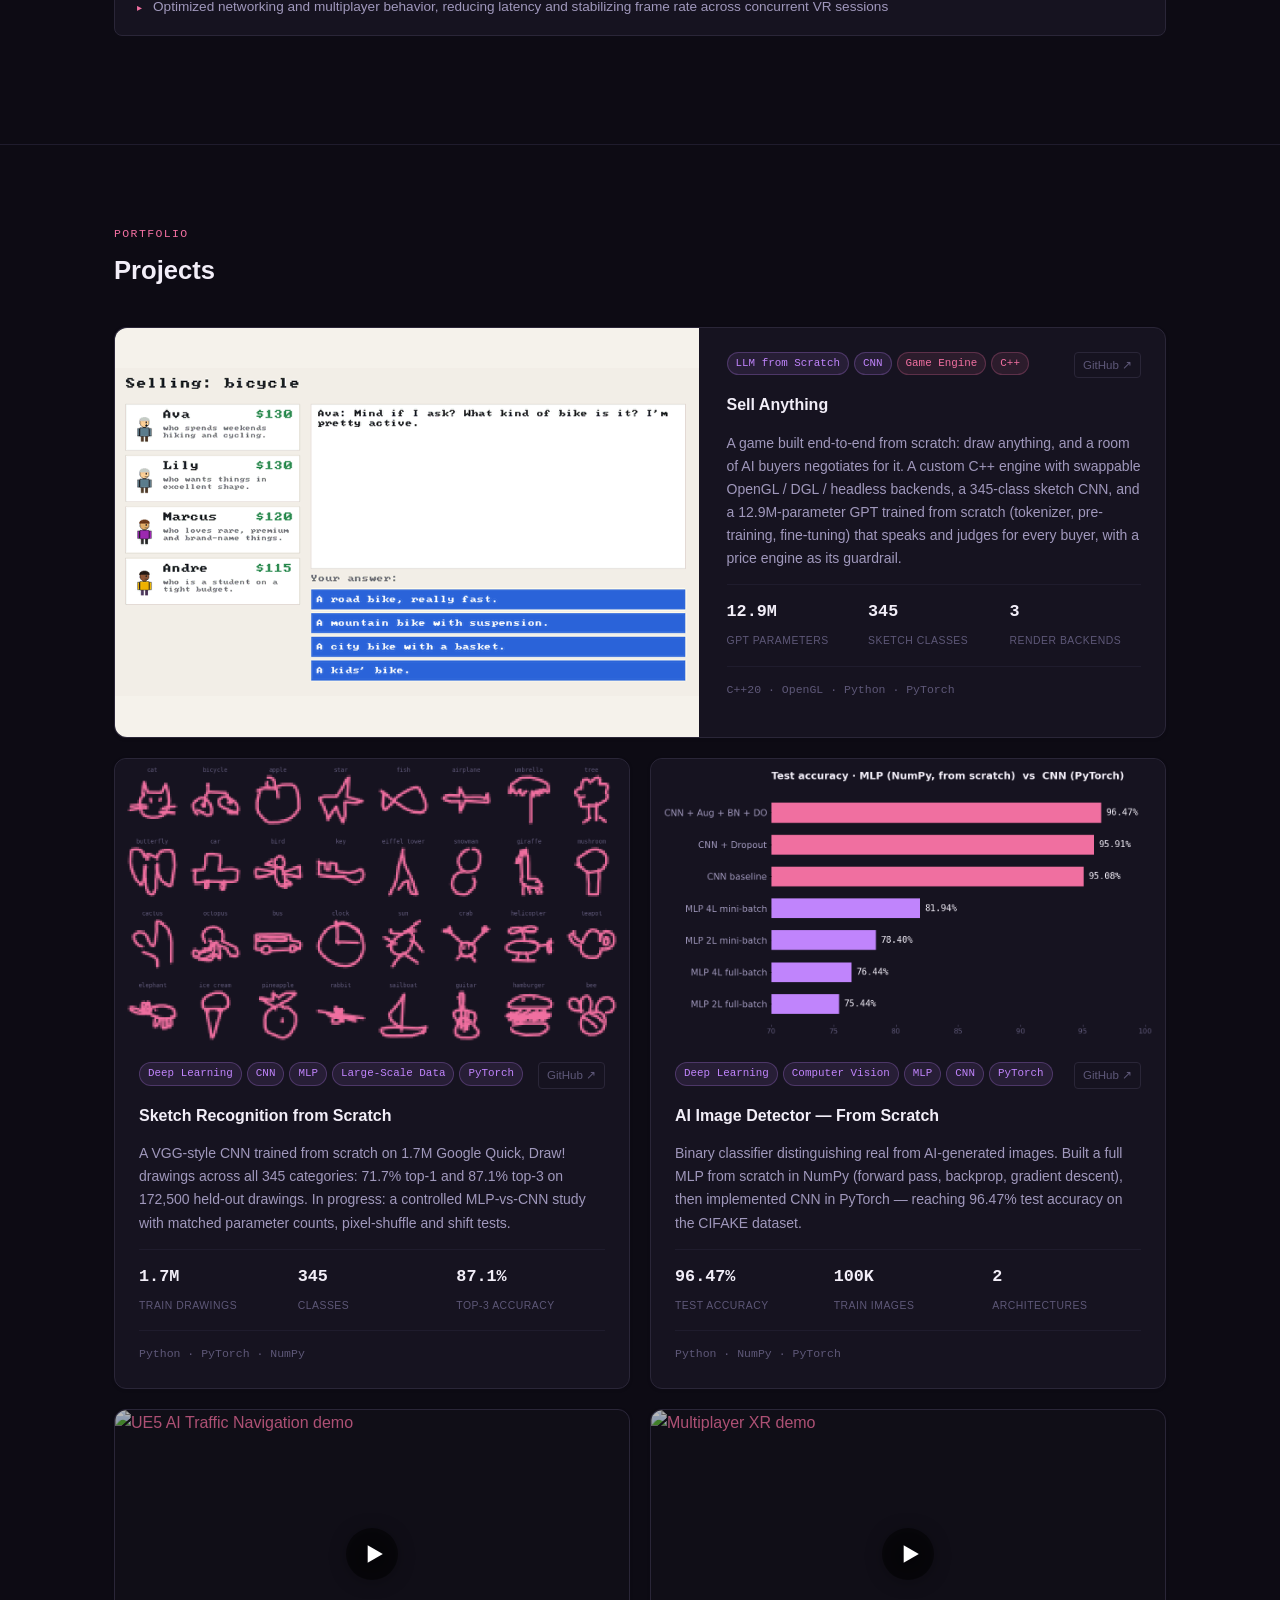
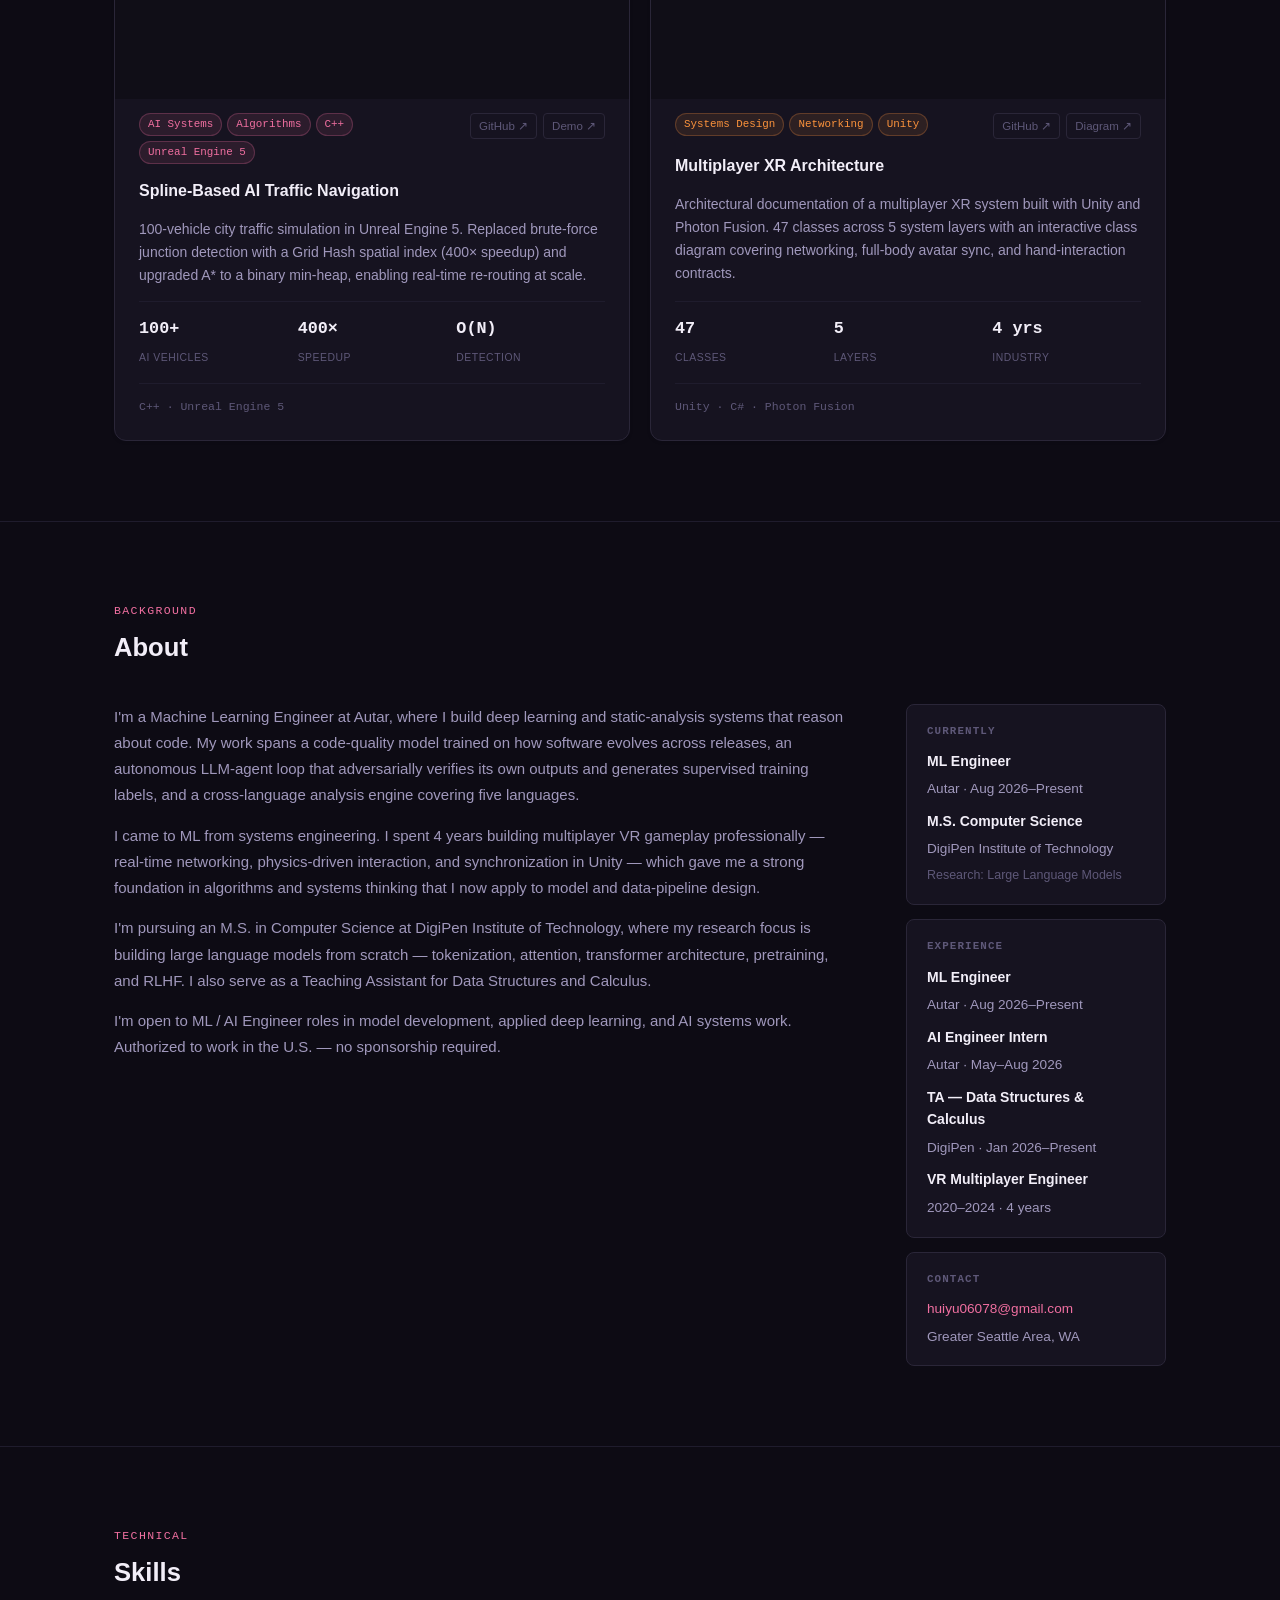
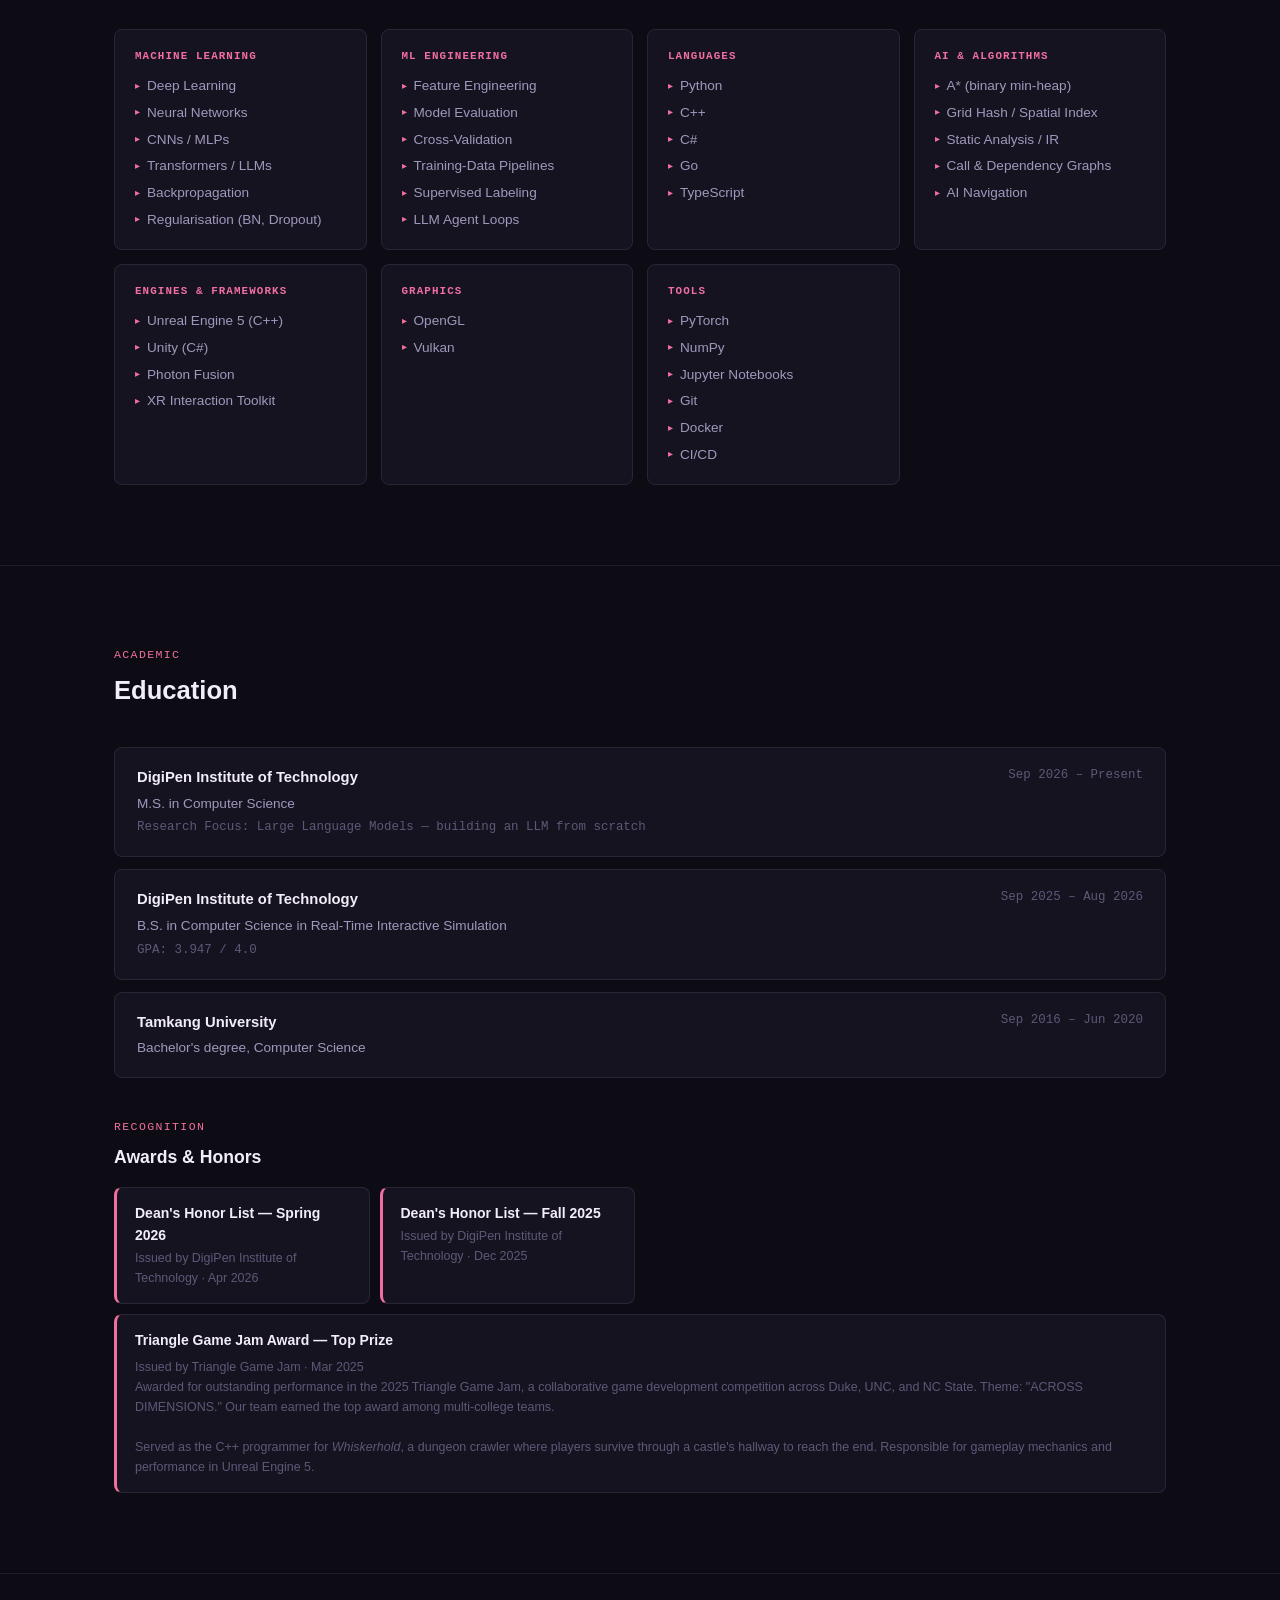
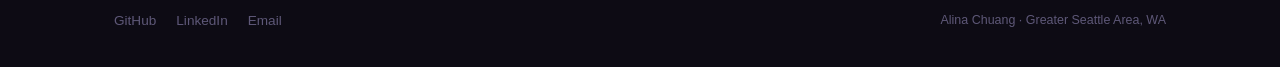
==== commit 90867996: "Add Sell Anything and Sketch Recognition; tag MLP/CNN and UE5 - New projects: Sell Anything (flagshi" ====
--- a/index.html
+++ b/index.html
@@ -117,20 +117,102 @@
 <!-- ── Projects ─────────────────────────────────────── -->
 <section id="projects" style="border-top: 1px solid var(--border-sub);">
   <div class="container">
-    <p class="sec-label">Work</p>
+    <p class="sec-label">Portfolio</p>
     <h2 class="sec-title">Projects</h2>
 
     <div class="projects-grid">
 
-      <!-- 1. AI Image Detector -->
-      <article class="project-card featured">
-        <div class="card-thumb-placeholder">
-          <span>Deep Learning · Computer Vision</span>
-        </div>
+      <!-- 1. Sell Anything (flagship) -->
+      <article class="project-card flagship">
+        <a class="card-thumb" href="sell-anything.html">
+          <img src="images/sell-anything-round.gif" alt="A round of Sell Anything: draw a bicycle, confirm it, answer the buyers, sell" loading="lazy">
+        </a>
+        <div class="card-top">
+          <div class="card-tags">
+            <span class="tag tag-ml">LLM from Scratch</span>
+            <span class="tag tag-ml">CNN</span>
+            <span class="tag tag-sys">Game Engine</span>
+            <span class="tag tag-sys">C++</span>
+          </div>
+          <div class="card-links">
+            <a href="https://github.com/alina0607/sell-anything" class="icon-link" target="_blank" rel="noopener">GitHub ↗</a>
+          </div>
+        </div>
+        <h3><a href="sell-anything.html">Sell Anything</a></h3>
+        <p>
+          A game built end-to-end from scratch: draw anything, and a room of AI buyers negotiates for it.
+          A custom C++ engine with swappable OpenGL / DGL / headless backends, a 345-class sketch CNN,
+          and a 12.9M-parameter GPT trained from scratch (tokenizer, pre-training, fine-tuning) that
+          speaks and judges for every buyer, with a price engine as its guardrail.
+        </p>
+        <div class="card-stats">
+          <div>
+            <span class="stat-value">12.9M</span>
+            <span class="stat-label">GPT Parameters</span>
+          </div>
+          <div>
+            <span class="stat-value">345</span>
+            <span class="stat-label">Sketch Classes</span>
+          </div>
+          <div>
+            <span class="stat-value">3</span>
+            <span class="stat-label">Render Backends</span>
+          </div>
+        </div>
+        <span class="card-stack">C++20 · OpenGL · Python · PyTorch</span>
+      </article>
+
+      <!-- 2. Sketch Recognition -->
+      <article class="project-card">
+        <a class="card-thumb" href="sketch-recognition.html">
+          <img src="images/sketch-grid.png" alt="32 Quick, Draw! sketches from 32 categories" loading="lazy">
+        </a>
+        <div class="card-top">
+          <div class="card-tags">
+            <span class="tag tag-ml">Deep Learning</span>
+            <span class="tag tag-ml">CNN</span>
+            <span class="tag tag-ml">MLP</span>
+            <span class="tag tag-ml">Large-Scale Data</span>
+            <span class="tag tag-ml">PyTorch</span>
+          </div>
+          <div class="card-links">
+            <a href="https://github.com/alina0607/sketch-recognition-from-scratch" class="icon-link" target="_blank" rel="noopener">GitHub ↗</a>
+          </div>
+        </div>
+        <h3><a href="sketch-recognition.html">Sketch Recognition from Scratch</a></h3>
+        <p>
+          A VGG-style CNN trained from scratch on 1.7M Google Quick, Draw! drawings across all 345
+          categories: 71.7% top-1 and 87.1% top-3 on 172,500 held-out drawings. In progress: a
+          controlled MLP-vs-CNN study with matched parameter counts, pixel-shuffle and shift tests.
+        </p>
+        <div class="card-stats">
+          <div>
+            <span class="stat-value">1.7M</span>
+            <span class="stat-label">Train Drawings</span>
+          </div>
+          <div>
+            <span class="stat-value">345</span>
+            <span class="stat-label">Classes</span>
+          </div>
+          <div>
+            <span class="stat-value">87.1%</span>
+            <span class="stat-label">Top-3 Accuracy</span>
+          </div>
+        </div>
+        <span class="card-stack">Python · PyTorch · NumPy</span>
+      </article>
+
+      <!-- 3. AI Image Detector -->
+      <article class="project-card">
+        <a class="card-thumb" href="ai-detector.html">
+          <img src="images/ai-detector-results.png" alt="Test accuracy of four MLP and three CNN variants" loading="lazy">
+        </a>
         <div class="card-top">
           <div class="card-tags">
             <span class="tag tag-ml">Deep Learning</span>
             <span class="tag tag-ml">Computer Vision</span>
+            <span class="tag tag-ml">MLP</span>
+            <span class="tag tag-ml">CNN</span>
             <span class="tag tag-ml">PyTorch</span>
           </div>
           <div class="card-links">
@@ -160,7 +242,7 @@
         <span class="card-stack">Python · NumPy · PyTorch</span>
       </article>
 
-      <!-- 2. UE5 Traffic Navigation -->
+      <!-- 4. UE5 Traffic Navigation -->
       <article class="project-card">
         <a class="card-thumb" href="https://www.youtube.com/watch?v=XKZPfm5rRmM" target="_blank" rel="noopener">
           <img src="https://img.youtube.com/vi/XKZPfm5rRmM/maxresdefault.jpg" alt="UE5 AI Traffic Navigation demo">
@@ -173,6 +255,7 @@
             <span class="tag tag-sys">AI Systems</span>
             <span class="tag tag-sys">Algorithms</span>
             <span class="tag tag-sys">C++</span>
+            <span class="tag tag-sys">Unreal Engine 5</span>
           </div>
           <div class="card-links">
             <a href="https://github.com/alina0607/UE5-Cpp-DrivingAI" class="icon-link" target="_blank" rel="noopener">GitHub ↗</a>
@@ -202,7 +285,7 @@
         <span class="card-stack">C++ · Unreal Engine 5</span>
       </article>
 
-      <!-- 3. XR Architecture -->
+      <!-- 5. XR Architecture -->
       <article class="project-card">
         <a class="card-thumb" href="https://www.youtube.com/watch?v=fDr9hcmdUOU" target="_blank" rel="noopener">
           <img src="https://img.youtube.com/vi/fDr9hcmdUOU/hqdefault.jpg" alt="Multiplayer XR demo">
--- a/style.css
+++ b/style.css
@@ -232,6 +232,26 @@
 .stat-label { font-size: .65rem; color: var(--text-muted); text-transform: uppercase; letter-spacing: .05em; }
 .card-stack { font-size: .72rem; font-family: var(--mono); color: var(--text-muted); }
 
+/* Flagship project: full row, image left and text right (desktop); the rest two per row */
+@media (min-width: 769px) {
+  .projects-grid { grid-template-columns: repeat(2, minmax(0, 1fr)); }
+  .project-card.flagship {
+    grid-column: 1 / -1;
+    display: grid; grid-template-columns: minmax(0, 1.35fr) minmax(0, 1fr);
+    column-gap: 28px; row-gap: 14px; align-content: start;
+  }
+  .project-card.flagship > * { grid-column: 2; }
+  .project-card.flagship > .card-thumb {
+    grid-column: 1; grid-row: 1 / span 6;
+    margin: -24px 0 -24px -24px; aspect-ratio: auto;
+    border-radius: var(--r-lg) 0 0 var(--r-lg);
+  }
+  .project-card.flagship > p { flex-grow: 0; }
+  /* show the whole game frame; the game's own paper colour fills the rest */
+  .project-card.flagship > .card-thumb { background: #f5f2eb; }
+  .project-card.flagship > .card-thumb img { object-fit: contain; }
+}
+
 /* ── About ───────────────────────────────────────────── */
 .about-grid { display: grid; grid-template-columns: 1fr 260px; gap: 56px; align-items: start; }
 .about-text p { color: var(--text-sec); margin-bottom: 14px; line-height: 1.75; font-size: .9375rem; }
@@ -397,6 +417,13 @@
                    letter-spacing: .06em; margin-top: 4px; }
 
 .proj-sidebar { display: flex; flex-direction: column; gap: 14px; position: sticky; top: 72px; }
+
+/* Wide code and tables scroll inside their own box instead of widening the page on phones:
+   a grid item's min-content width would otherwise stretch the whole column */
+.proj-grid > * { min-width: 0; }
+@media (max-width: 768px) {
+  .compare-table { display: block; overflow-x: auto; }
+}
 
 /* ── Responsive ──────────────────────────────────────── */
 @media (max-width: 768px) {
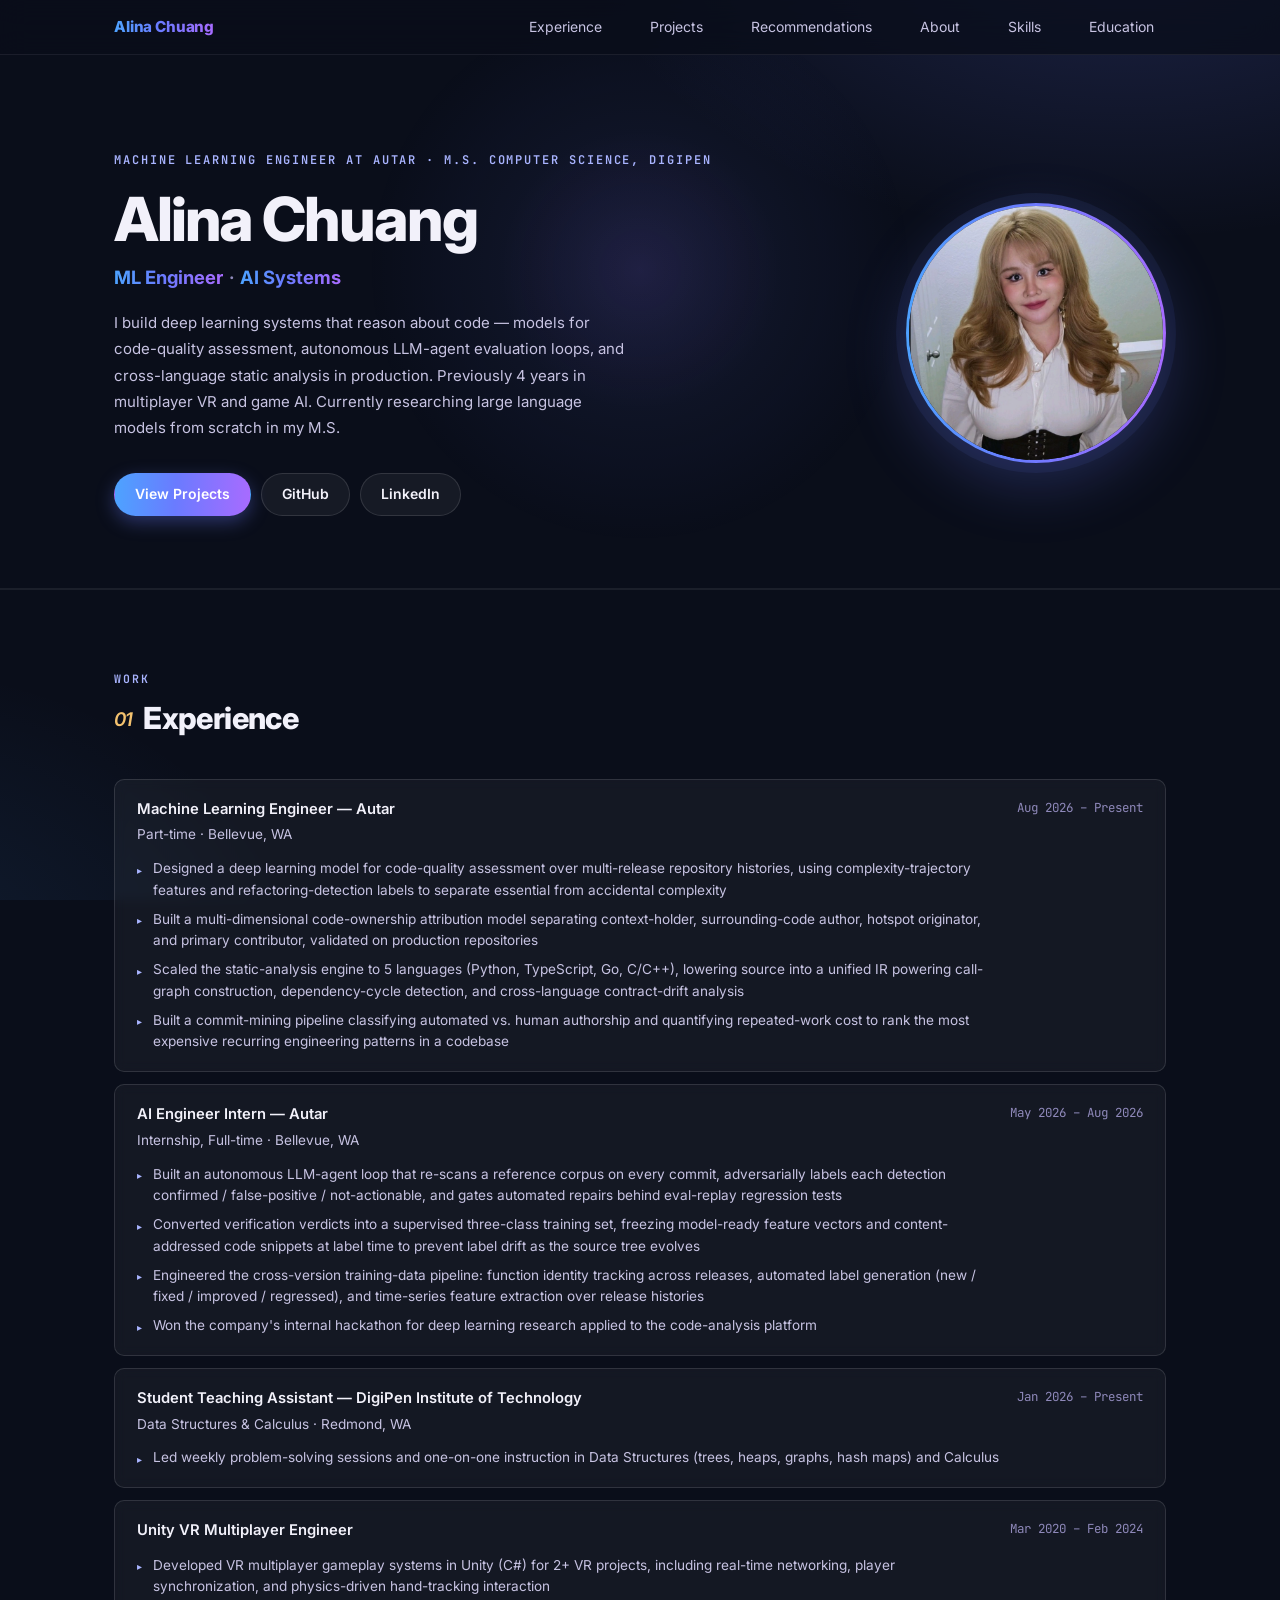
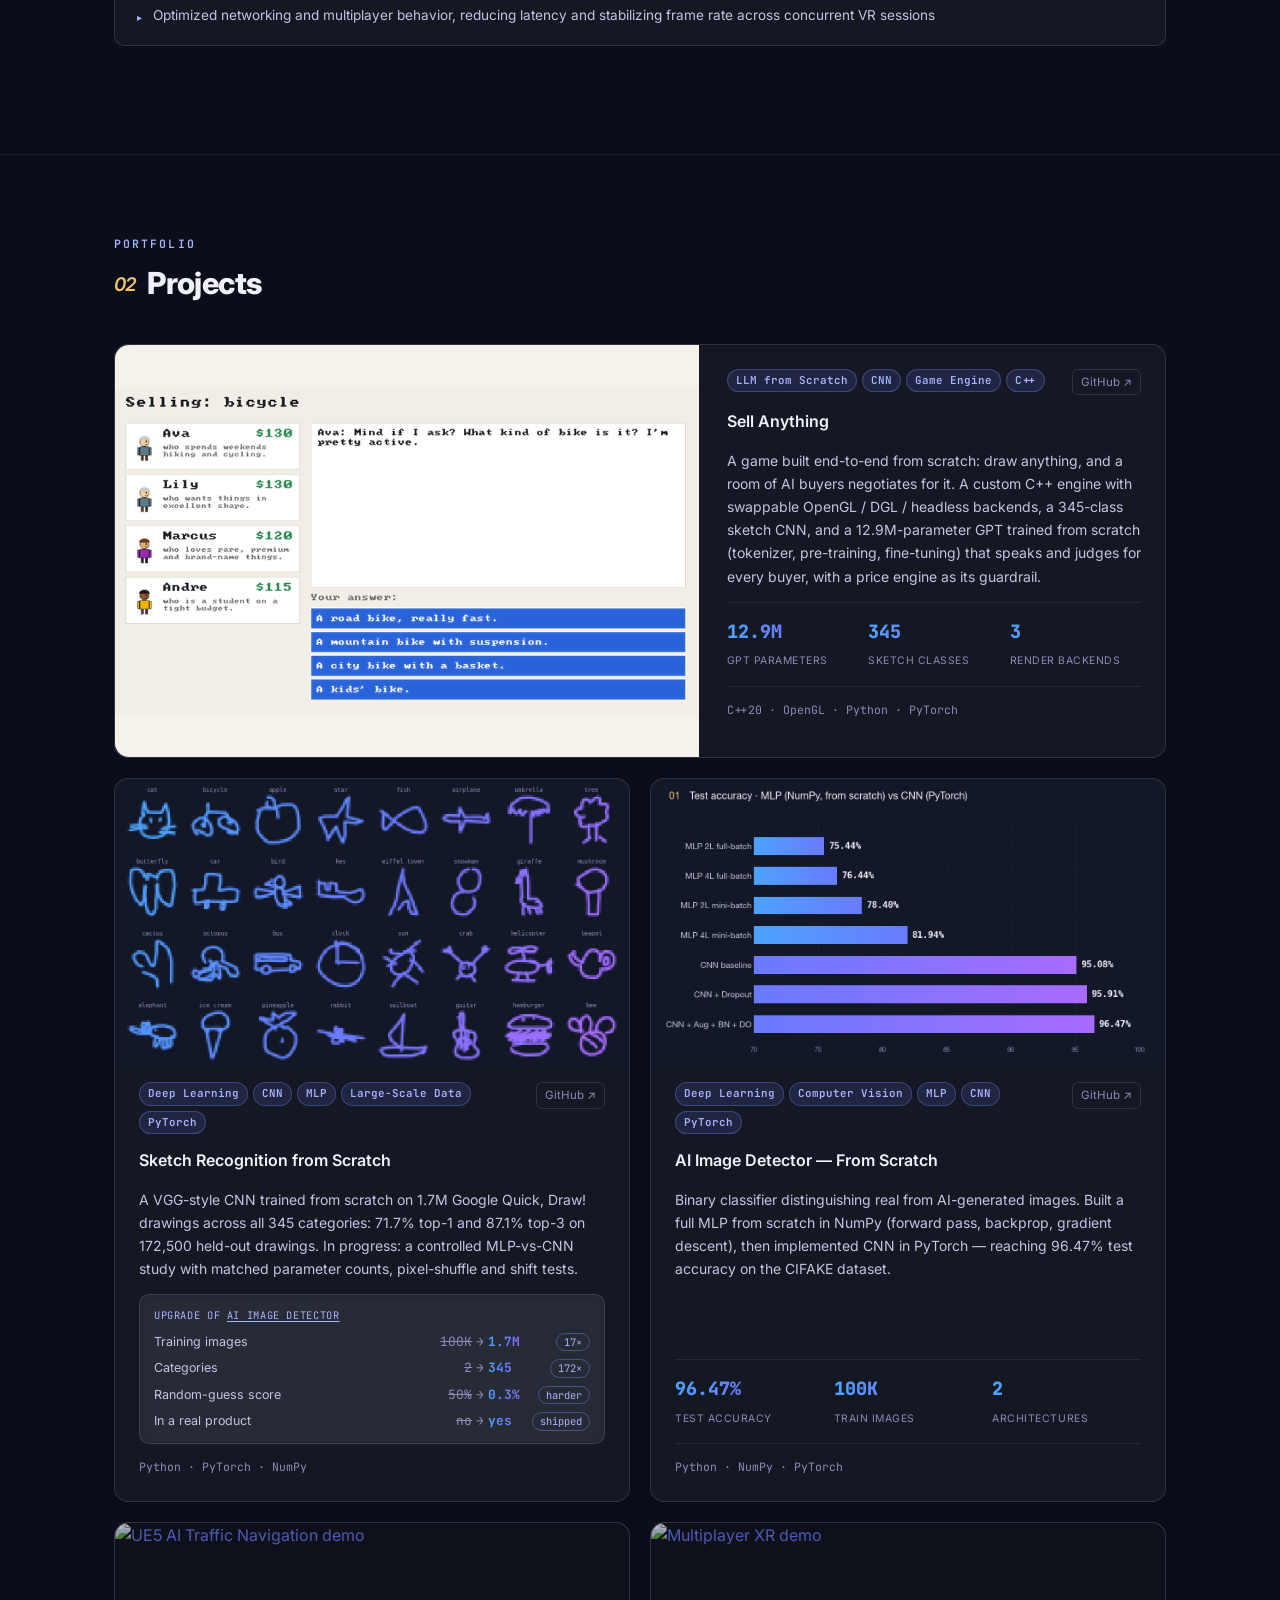
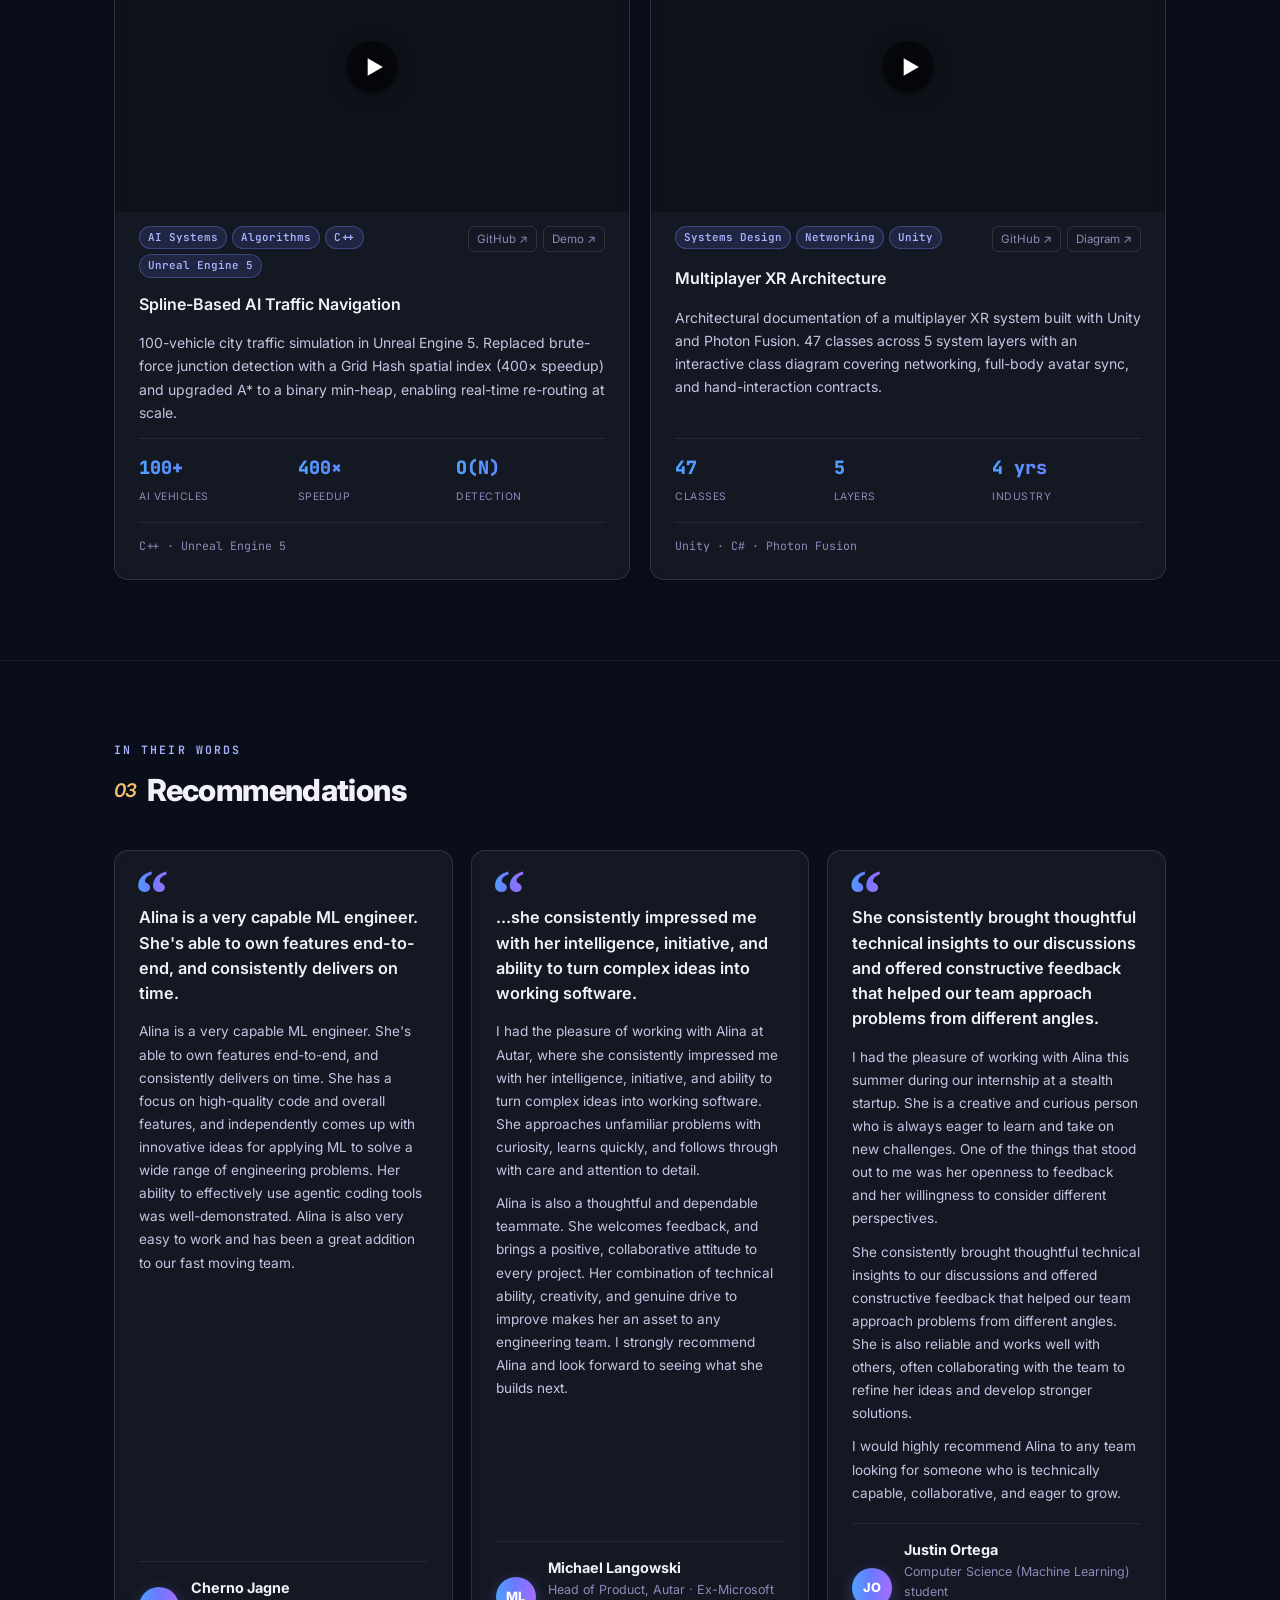
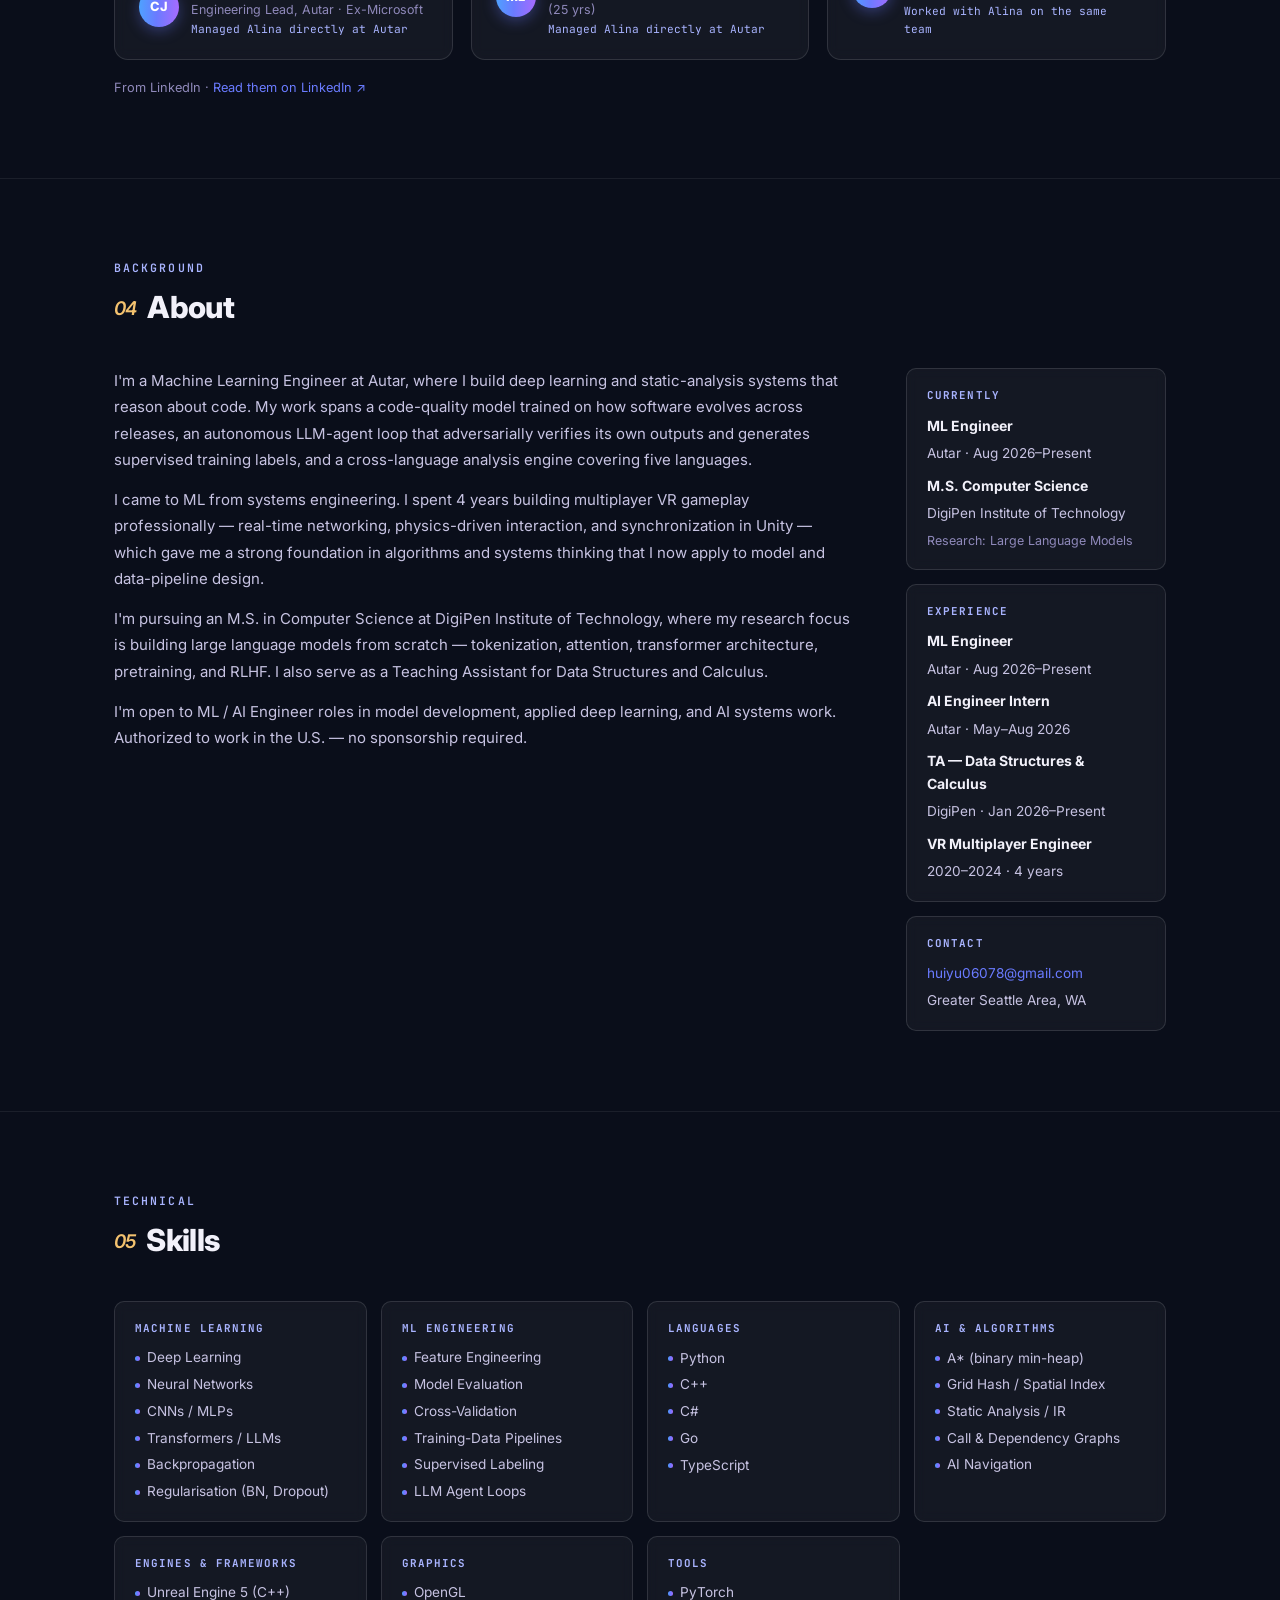
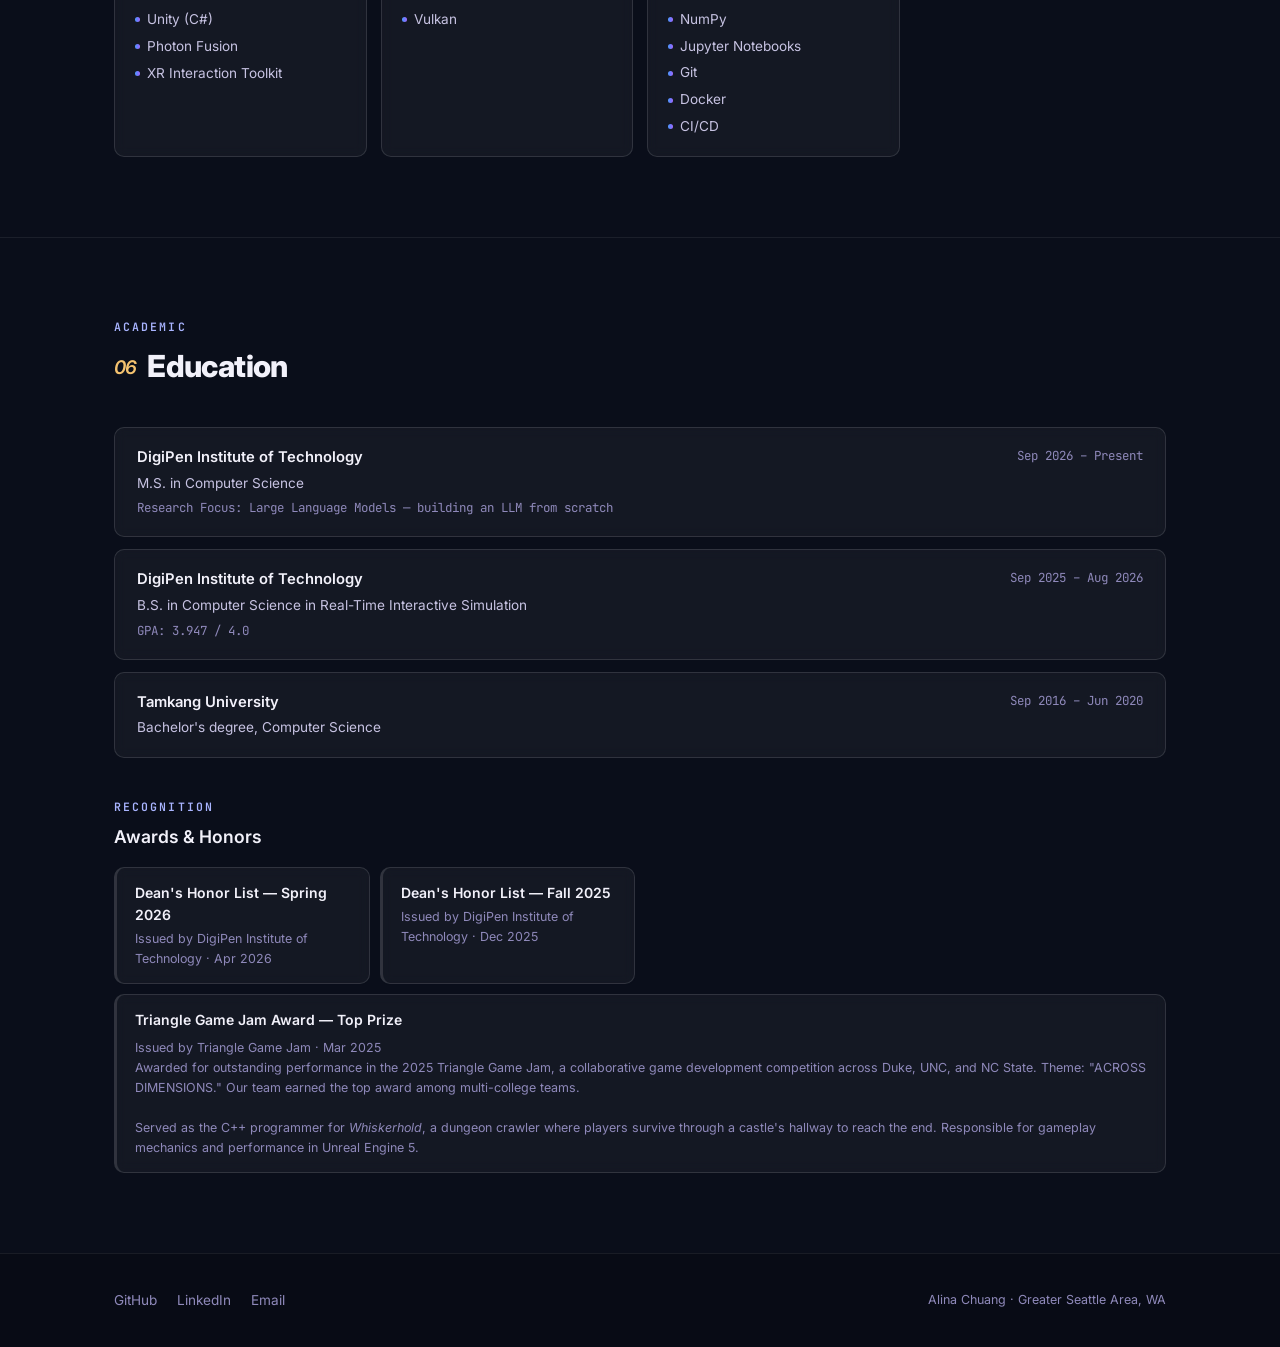
==== commit 77095cd2: "Restyle in navy and blue-to-violet; add pointer light and recommendations - New palette: navy backgr" ====
--- a/index.html
+++ b/index.html
@@ -5,6 +5,9 @@
   <meta name="viewport" content="width=device-width, initial-scale=1.0">
   <title>Alina Chuang — ML Engineer</title>
   <meta name="description" content="Machine Learning Engineer at Autar. M.S. Computer Science at DigiPen, researching large language models from scratch. Deep learning, neural networks, and applied AI systems.">
+  <link rel="preconnect" href="https://fonts.googleapis.com">
+  <link rel="preconnect" href="https://fonts.gstatic.com" crossorigin>
+  <link href="https://fonts.googleapis.com/css2?family=Inter:wght@400;500;600;700;800&family=JetBrains+Mono:wght@400;600;700&display=swap" rel="stylesheet">
   <link rel="stylesheet" href="style.css">
 </head>
 <body>
@@ -16,6 +19,7 @@
     <ul class="nav-links">
       <li><a href="#experience">Experience</a></li>
       <li><a href="#projects">Projects</a></li>
+      <li><a href="#recommendations">Recommendations</a></li>
       <li><a href="#about">About</a></li>
       <li><a href="#skills">Skills</a></li>
       <li><a href="#education">Education</a></li>
@@ -31,7 +35,7 @@
         <p class="hero-eyebrow">Machine Learning Engineer at Autar · M.S. Computer Science, DigiPen</p>
         <h1 class="hero-name">Alina Chuang</h1>
         <p class="hero-role">
-          ML Engineer<span class="dot">·</span>AI Systems
+          <span class="grad-text">ML Engineer</span><span class="dot">·</span><span class="grad-text">AI Systems</span>
         </p>
         <p class="hero-bio">
           I build deep learning systems that reason about code — models for code-quality
@@ -185,19 +189,12 @@
           categories: 71.7% top-1 and 87.1% top-3 on 172,500 held-out drawings. In progress: a
           controlled MLP-vs-CNN study with matched parameter counts, pixel-shuffle and shift tests.
         </p>
-        <div class="card-stats">
-          <div>
-            <span class="stat-value">1.7M</span>
-            <span class="stat-label">Train Drawings</span>
-          </div>
-          <div>
-            <span class="stat-value">345</span>
-            <span class="stat-label">Classes</span>
-          </div>
-          <div>
-            <span class="stat-value">87.1%</span>
-            <span class="stat-label">Top-3 Accuracy</span>
-          </div>
+        <div class="upgrade">
+          <div class="upgrade-head">Upgrade of <a href="ai-detector.html">AI Image Detector</a></div>
+          <div class="upgrade-row"><span class="u-label">Training images</span><span class="u-old">100K</span><span class="u-arrow">→</span><span class="u-new">1.7M</span><span class="u-chip">17×</span></div>
+          <div class="upgrade-row"><span class="u-label">Categories</span><span class="u-old">2</span><span class="u-arrow">→</span><span class="u-new">345</span><span class="u-chip">172×</span></div>
+          <div class="upgrade-row"><span class="u-label">Random-guess score</span><span class="u-old">50%</span><span class="u-arrow">→</span><span class="u-new">0.3%</span><span class="u-chip">harder</span></div>
+          <div class="upgrade-row"><span class="u-label">In a real product</span><span class="u-old">no</span><span class="u-arrow">→</span><span class="u-new">yes</span><span class="u-chip">shipped</span></div>
         </div>
         <span class="card-stack">Python · PyTorch · NumPy</span>
       </article>
@@ -331,6 +328,54 @@
   </div>
 </section>
 
+<!-- ── Recommendations ──────────────────────────────── -->
+<section id="recommendations" style="border-top: 1px solid var(--border-sub);">
+  <div class="container">
+    <p class="sec-label">In their words</p>
+    <h2 class="sec-title">Recommendations</h2>
+
+    <div class="rec-grid">
+      <figure class="rec-card">
+        <blockquote>
+          <p class="rec-pull">Alina is a very capable ML engineer. She&#x27;s able to own features end-to-end, and consistently delivers on time.</p>
+          <p>Alina is a very capable ML engineer. She&#x27;s able to own features end-to-end, and consistently delivers on time. She has a focus on high-quality code and overall features, and independently comes up with innovative ideas for applying ML to solve a wide range of engineering problems. Her ability to effectively use agentic coding tools was well-demonstrated. Alina is also very easy to work and has been a great addition to our fast moving team.</p>
+        </blockquote>
+        <figcaption class="rec-by">
+          <span class="rec-avatar" aria-hidden="true">CJ</span>
+          <span><strong>Cherno Jagne</strong><span>Engineering Lead, Autar · Ex-Microsoft</span><span class="rec-rel">Managed Alina directly at Autar</span></span>
+        </figcaption>
+      </figure>
+
+      <figure class="rec-card">
+        <blockquote>
+          <p class="rec-pull">…she consistently impressed me with her intelligence, initiative, and ability to turn complex ideas into working software.</p>
+          <p>I had the pleasure of working with Alina at Autar, where she consistently impressed me with her intelligence, initiative, and ability to turn complex ideas into working software. She approaches unfamiliar problems with curiosity, learns quickly, and follows through with care and attention to detail.</p>
+          <p>Alina is also a thoughtful and dependable teammate. She welcomes feedback, and brings a positive, collaborative attitude to every project. Her combination of technical ability, creativity, and genuine drive to improve makes her an asset to any engineering team. I strongly recommend Alina and look forward to seeing what she builds next.</p>
+        </blockquote>
+        <figcaption class="rec-by">
+          <span class="rec-avatar" aria-hidden="true">ML</span>
+          <span><strong>Michael Langowski</strong><span>Head of Product, Autar · Ex-Microsoft (25 yrs)</span><span class="rec-rel">Managed Alina directly at Autar</span></span>
+        </figcaption>
+      </figure>
+
+      <figure class="rec-card">
+        <blockquote>
+          <p class="rec-pull">She consistently brought thoughtful technical insights to our discussions and offered constructive feedback that helped our team approach problems from different angles.</p>
+          <p>I had the pleasure of working with Alina this summer during our internship at a stealth startup. She is a creative and curious person who is always eager to learn and take on new challenges. One of the things that stood out to me was her openness to feedback and her willingness to consider different perspectives.</p>
+          <p>She consistently brought thoughtful technical insights to our discussions and offered constructive feedback that helped our team approach problems from different angles. She is also reliable and works well with others, often collaborating with the team to refine her ideas and develop stronger solutions.</p>
+          <p>I would highly recommend Alina to any team looking for someone who is technically capable, collaborative, and eager to grow.</p>
+        </blockquote>
+        <figcaption class="rec-by">
+          <span class="rec-avatar" aria-hidden="true">JO</span>
+          <span><strong>Justin Ortega</strong><span>Computer Science (Machine Learning) student</span><span class="rec-rel">Worked with Alina on the same team</span></span>
+        </figcaption>
+      </figure>
+    </div>
+    <p class="rec-source">From LinkedIn ·
+      <a href="https://www.linkedin.com/in/alinachuang/details/recommendations/" target="_blank" rel="noopener">Read them on LinkedIn ↗</a></p>
+  </div>
+</section>
+
 <!-- ── About ─────────────────────────────────────────── -->
 <section id="about" style="border-top: 1px solid var(--border-sub);">
   <div class="container">
@@ -568,5 +613,6 @@
     });
   });
 </script>
+<script src="glow.js" defer></script>
 </body>
 </html>
--- a/style.css
+++ b/style.css
@@ -3,32 +3,37 @@
    ============================================================ */
 
 :root {
-  --bg:          #0d0b14;
-  --bg-card:     #161320;
-  --bg-hover:    #1e1b2c;
-  --border:      #2a2638;
-  --border-sub:  #1f1c2d;
-
-  --text:        #f2eef8;
-  --text-sec:    #a098bc;
-  --text-muted:  #5e5878;
-
-  --accent:      #f06fa0;
-  --accent-h:    #f891b8;
-  --accent-bg:   rgba(240,111,160,0.09);
-
-  --orange:      #fb923c;
-  --green:       #4ade80;
-  --purple:      #c084fc;
-  --red:         #f87171;
-
-  --r:    8px;
-  --r-sm: 4px;
-  --r-lg: 12px;
-  --t:    150ms ease;
-
-  --sans: -apple-system, BlinkMacSystemFont, 'Segoe UI', sans-serif;
-  --mono: 'JetBrains Mono', 'Fira Code', Consolas, monospace;
+  /* Palette: deep navy, a blue → indigo → violet gradient, gold for numbering */
+  --bg:          #0a0e1a;
+  --bg-card:     rgba(255,255,255,0.045);
+  --bg-hover:    rgba(255,255,255,0.075);
+  --border:      rgba(255,255,255,0.12);
+  --border-sub:  rgba(255,255,255,0.07);
+
+  --text:        #f2f1fa;
+  --text-sec:    #c7c3e2;
+  --text-muted:  #8f89ba;
+
+  --accent:      #6a7bff;
+  --accent-h:    #a9b4ff;
+  --accent-bg:   rgba(106,123,255,0.14);
+  --blue:        #4da3ff;
+  --violet:      #a86bff;
+  --gold:        #f4c26f;
+  --grad:        linear-gradient(92deg, #4da3ff, #6a7bff 45%, #a86bff);
+
+  --orange:      #f0b355;
+  --green:       #5ce0a5;
+  --purple:      #a86bff;
+  --red:         #ff7d73;
+
+  --r:    10px;
+  --r-sm: 6px;
+  --r-lg: 14px;
+  --t:    180ms ease;
+
+  --sans: 'Inter', -apple-system, BlinkMacSystemFont, 'Segoe UI', sans-serif;
+  --mono: 'JetBrains Mono', ui-monospace, Menlo, Consolas, monospace;
 }
 
 *, *::before, *::after { box-sizing: border-box; margin: 0; padding: 0; }
@@ -46,7 +51,7 @@
 /* ── Nav ─────────────────────────────────────────────── */
 nav {
   position: sticky; top: 0; z-index: 100;
-  background: rgba(13,11,20,0.88);
+  background: rgba(10,14,26,0.78);
   backdrop-filter: blur(14px);
   border-bottom: 1px solid var(--border-sub);
 }
@@ -153,11 +158,11 @@
 .card-thumb-placeholder::before {
   content: '';
   position: absolute; inset: 0;
-  background: radial-gradient(ellipse at 30% 40%, rgba(240,111,160,.18) 0%, transparent 60%),
-              radial-gradient(ellipse at 70% 65%, rgba(251,146,60,.1) 0%, transparent 55%);
+  background: radial-gradient(ellipse at 30% 40%, rgba(106,123,255,.22) 0%, transparent 60%),
+              radial-gradient(ellipse at 70% 65%, rgba(77,163,255,.12) 0%, transparent 55%);
 }
 .card-thumb-placeholder span {
-  font-size: .72rem; font-family: var(--mono); color: rgba(240,111,160,.65);
+  font-size: .72rem; font-family: var(--mono); color: var(--accent-h);
   letter-spacing: .1em; text-transform: uppercase; position: relative; z-index: 1;
   text-align: center; padding: 0 20px;
 }
@@ -195,7 +200,7 @@
   box-shadow: 0 1px 4px rgba(0,0,0,.06);
   cursor: pointer;
 }
-.project-card:hover { border-color: var(--accent); transform: translateY(-2px); box-shadow: 0 8px 28px rgba(240,111,160,.12); }
+.project-card:hover { border-color: var(--accent); transform: translateY(-2px); box-shadow: 0 14px 40px rgba(106,123,255,.16); }
 .project-card.featured { border-color: rgba(88,166,255,.35); }
 
 .card-top { display: flex; justify-content: space-between; align-items: flex-start; gap: 10px; }
@@ -252,6 +257,30 @@
   .project-card.flagship > .card-thumb img { object-fit: contain; }
 }
 
+/* "Then → now" block on a project that upgrades an earlier one */
+.upgrade {
+  border: 1px solid rgba(122,140,255,.35); background: var(--accent-bg);
+  border-radius: var(--r); padding: 12px 14px;
+  display: flex; flex-direction: column; gap: 6px;
+}
+.upgrade-head {
+  font-size: .65rem; font-family: var(--mono); text-transform: uppercase; letter-spacing: .06em;
+  color: var(--accent); margin-bottom: 2px;
+}
+.upgrade-head a { color: var(--accent); text-decoration: underline; text-underline-offset: 2px; }
+.upgrade-row {
+  display: grid; grid-template-columns: minmax(0,1fr) 3.4em 1.2em 3.4em 4.6em;
+  align-items: baseline; font-family: var(--mono); font-size: .8rem;
+}
+.u-label { font-family: var(--sans); color: var(--text-sec); font-size: .78rem; }
+.u-old   { color: var(--text-muted); text-align: right; text-decoration: line-through; }
+.u-arrow { color: var(--text-muted); text-align: center; }
+.u-new   { color: var(--text); font-weight: 700; }
+.u-chip  {
+  justify-self: end; font-size: .65rem; color: var(--accent);
+  border: 1px solid rgba(122,140,255,.4); border-radius: 20px; padding: 0 7px;
+}
+
 /* ── About ───────────────────────────────────────────── */
 .about-grid { display: grid; grid-template-columns: 1fr 260px; gap: 56px; align-items: start; }
 .about-text p { color: var(--text-sec); margin-bottom: 14px; line-height: 1.75; font-size: .9375rem; }
@@ -401,7 +430,7 @@
 .compare-table .bad  { color: var(--red);   font-family: var(--mono); font-size: .8rem; }
 
 .callout {
-  background: var(--accent-bg); border: 1px solid rgba(88,166,255,.22);
+  background: var(--accent-bg); border: 1px solid rgba(122,140,255,.3);
   border-left: 3px solid var(--accent); border-radius: var(--r);
   padding: 14px 18px; margin: 16px 0; font-size: .875rem; color: var(--text-sec); line-height: 1.65;
 }
@@ -439,3 +468,150 @@
   .projects-grid { grid-template-columns: 1fr; }
   .card-stats { grid-template-columns: repeat(3,1fr); }
 }
+
+/* ============================================================
+   Theme layer: navy + blue→violet gradient, gold numbering,
+   and a pointer light (glow.js sets --mx/--my and --cx/--cy)
+   ============================================================ */
+
+body {
+  font-family: var(--sans);
+  background:
+    radial-gradient(900px 520px at 88% -8%, rgba(106,123,255,.20), transparent 60%),
+    radial-gradient(760px 520px at -12% 108%, rgba(77,163,255,.11), transparent 60%),
+    var(--bg);
+  background-attachment: fixed;
+}
+::selection { background: rgba(106,123,255,.45); color: #fff; }
+
+/* Page light: a soft two-tone glow under the pointer (desktop only, see glow.js) */
+body.has-glow::before {
+  content: ""; position: fixed; inset: 0; z-index: 0; pointer-events: none;
+  background:
+    radial-gradient(420px circle at var(--mx, 50%) var(--my, 30%), rgba(106,123,255,.11), transparent 65%),
+    radial-gradient(200px circle at var(--mx, 50%) var(--my, 30%), rgba(168,107,255,.08), transparent 70%);
+}
+body.has-glow > * { position: relative; z-index: 1; }
+body.has-glow > nav { position: sticky; z-index: 100; }
+
+/* Gradient text */
+.grad-text, .stat-value, .result-box .val, .nav-logo {
+  background: var(--grad); -webkit-background-clip: text; background-clip: text;
+  -webkit-text-fill-color: transparent; color: var(--accent-h);
+}
+
+/* Nav */
+.nav-logo { font-weight: 800; letter-spacing: -.01em; }
+.nav-links a { padding: 6px 12px; border-radius: 99px; transition: background var(--t), color var(--t); }
+.nav-links a:hover { background: var(--bg-hover); color: var(--text); }
+
+/* Hero */
+.hero-eyebrow { color: var(--accent-h); letter-spacing: .16em; font-weight: 600; }
+.hero-name { font-weight: 800; letter-spacing: -.035em; }
+.hero-role { font-weight: 600; }
+.hero-role .grad-text { font-weight: 700; }
+.hero-role .dot { color: var(--text-muted); }
+.hero-avatar {
+  border: 3px solid transparent;
+  background: linear-gradient(var(--bg), var(--bg)) padding-box, var(--grad) border-box;
+  box-shadow: 0 0 0 10px rgba(106,123,255,.08), 0 20px 60px rgba(106,123,255,.25);
+}
+
+/* Buttons: gradient pill and glass pill */
+.btn { border-radius: 99px; padding: 9px 20px; font-weight: 600; }
+.btn-primary, .btn-primary:hover {
+  background: var(--grad); color: #fff; border-color: transparent;
+  box-shadow: 0 6px 18px rgba(106,123,255,.35);
+}
+.btn-primary:hover { box-shadow: 0 10px 28px rgba(106,123,255,.5); transform: translateY(-1px); color: #fff; }
+.btn-outline { background: rgba(255,255,255,.05); border-color: var(--border); }
+.btn-outline:hover { background: rgba(255,255,255,.1); border-color: rgba(169,180,255,.5); }
+
+/* Section headings: gold italic number before each title */
+body { counter-reset: sec; }
+.sec-label { color: var(--accent-h); letter-spacing: .18em; font-weight: 600; }
+.sec-title { font-weight: 800; letter-spacing: -.02em; font-size: 1.9rem; }
+section > .container > .sec-title::before {
+  counter-increment: sec; content: counter(sec, decimal-leading-zero);
+  font-style: italic; font-weight: 600; color: var(--gold);
+  font-size: .62em; margin-right: .55em; vertical-align: .18em;
+}
+
+/* One tag style everywhere: calmer than three colours */
+.tag, .tag-ml, .tag-sys, .tag-game {
+  background: rgba(106,123,255,.14); color: var(--accent-h);
+  border: 1px solid rgba(122,140,255,.32); font-weight: 600;
+}
+
+/* Cards: glass panels whose border lights up under the pointer */
+.project-card, .edu-item, .skill-group, .sidebar-card, .award-item, .result-box, .upgrade, .rec-card {
+  position: relative; background: var(--bg-card); border-color: var(--border);
+  backdrop-filter: blur(6px);
+}
+.project-card::after, .edu-item::after, .skill-group::after, .sidebar-card::after,
+.award-item::after, .result-box::after, .rec-card::after {
+  content: ""; position: absolute; inset: -1px; border-radius: inherit; pointer-events: none;
+  padding: 1.5px;
+  background: radial-gradient(340px circle at var(--cx, -999px) var(--cy, -999px),
+              rgba(77,163,255,1), rgba(168,107,255,.9) 38%, transparent 72%);
+  -webkit-mask: linear-gradient(#000 0 0) content-box, linear-gradient(#000 0 0);
+  -webkit-mask-composite: xor; mask-composite: exclude;
+  opacity: 0; transition: opacity .25s ease;
+}
+.lit::after { opacity: 1; }
+.project-card:hover { border-color: rgba(122,140,255,.45); }
+.project-card.featured { border-color: var(--border); }
+.card-thumb { z-index: 0; }
+
+/* Numbers and small labels */
+.stat-value { font-weight: 800; font-size: 1.15rem; }
+.result-box .val { font-weight: 800; }
+.skill-group h4, .sidebar-card h4 { color: var(--accent-h); }
+.skill-list li::before { content: ''; width: 5px; height: 5px; border-radius: 50%; background: var(--grad); }
+.exp-bullets li::before { color: var(--accent-h); }
+.edu-date, .exp-date { color: var(--text-muted); }
+.upgrade-head, .upgrade-head a, .u-chip { color: var(--accent-h); }
+.u-new { background: var(--grad); -webkit-background-clip: text; background-clip: text; -webkit-text-fill-color: transparent; }
+
+/* Detail pages */
+.proj-hero h1 { font-weight: 800; letter-spacing: -.03em; }
+.prose h2 { font-weight: 700; }
+.callout { border-left: 3px solid var(--accent); }
+.code-block { background: rgba(0,0,0,.28); }
+.compare-table th { background: rgba(106,123,255,.12); }
+.compare-table tr:nth-child(even) td { background: rgba(255,255,255,.025); }
+.compare-table .good { color: var(--green); }
+footer { background: rgba(0,0,0,.18); }
+
+@media (prefers-reduced-motion: reduce) {
+  .btn-primary:hover, .project-card:hover { transform: none; }
+}
+
+/* Recommendations: a verbatim pull quote, then the full text, then who wrote it */
+.rec-grid { display: grid; grid-template-columns: repeat(auto-fit, minmax(290px, 1fr)); gap: 18px; align-items: stretch; }
+.rec-card {
+  margin: 0; padding: 24px 24px 20px; border: 1px solid var(--border); border-radius: var(--r-lg);
+  display: flex; flex-direction: column; gap: 18px;
+}
+.rec-card blockquote { margin: 0; display: flex; flex-direction: column; gap: 10px; }
+.rec-card blockquote p { font-size: .85rem; color: var(--text-sec); line-height: 1.7; }
+.rec-card .rec-pull {
+  font-size: 1.02rem; font-weight: 600; color: var(--text); line-height: 1.55;
+  padding-top: 30px; position: relative; margin-bottom: 4px;
+}
+.rec-card .rec-pull::before {
+  content: "\201C"; position: absolute; top: -14px; left: -4px;
+  font-family: Georgia, 'Times New Roman', serif; font-size: 4.2rem; font-weight: 700; line-height: 1;
+  background: var(--grad); -webkit-background-clip: text; background-clip: text; -webkit-text-fill-color: transparent;
+}
+.rec-by { display: flex; gap: 12px; align-items: center; padding-top: 14px; border-top: 1px solid var(--border-sub); margin-top: auto; }
+.rec-by > span:last-child { display: flex; flex-direction: column; gap: 1px; min-width: 0; }
+.rec-by strong { font-size: .9rem; color: var(--text); }
+.rec-by span span { font-size: .78rem; color: var(--text-muted); }
+.rec-by .rec-rel { color: var(--accent-h); font-family: var(--mono); font-size: .7rem; }
+.rec-avatar {
+  flex-shrink: 0; width: 40px; height: 40px; border-radius: 50%;
+  display: grid; place-items: center; font-weight: 800; font-size: .8rem; color: #fff;
+  background: var(--grad); box-shadow: 0 4px 14px rgba(106,123,255,.35);
+}
+.rec-source { margin-top: 18px; font-size: .8rem; color: var(--text-muted); }
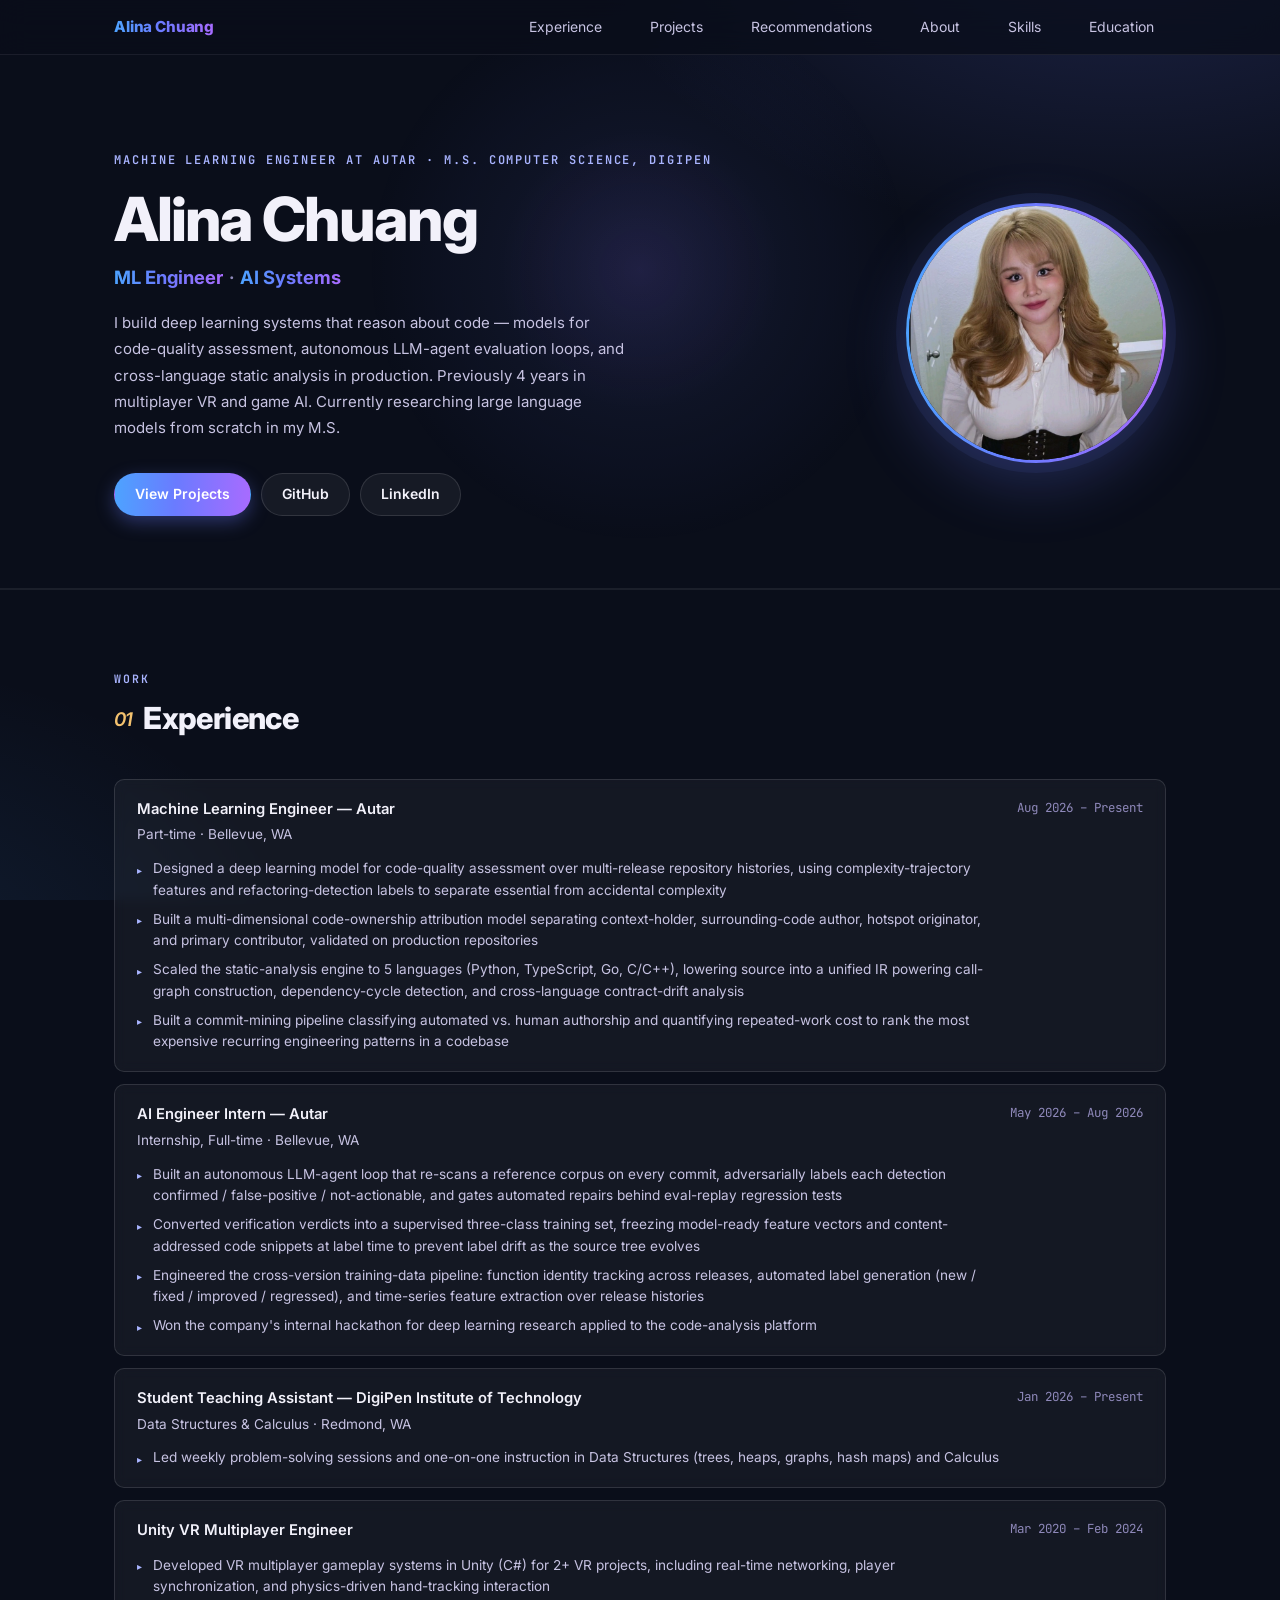
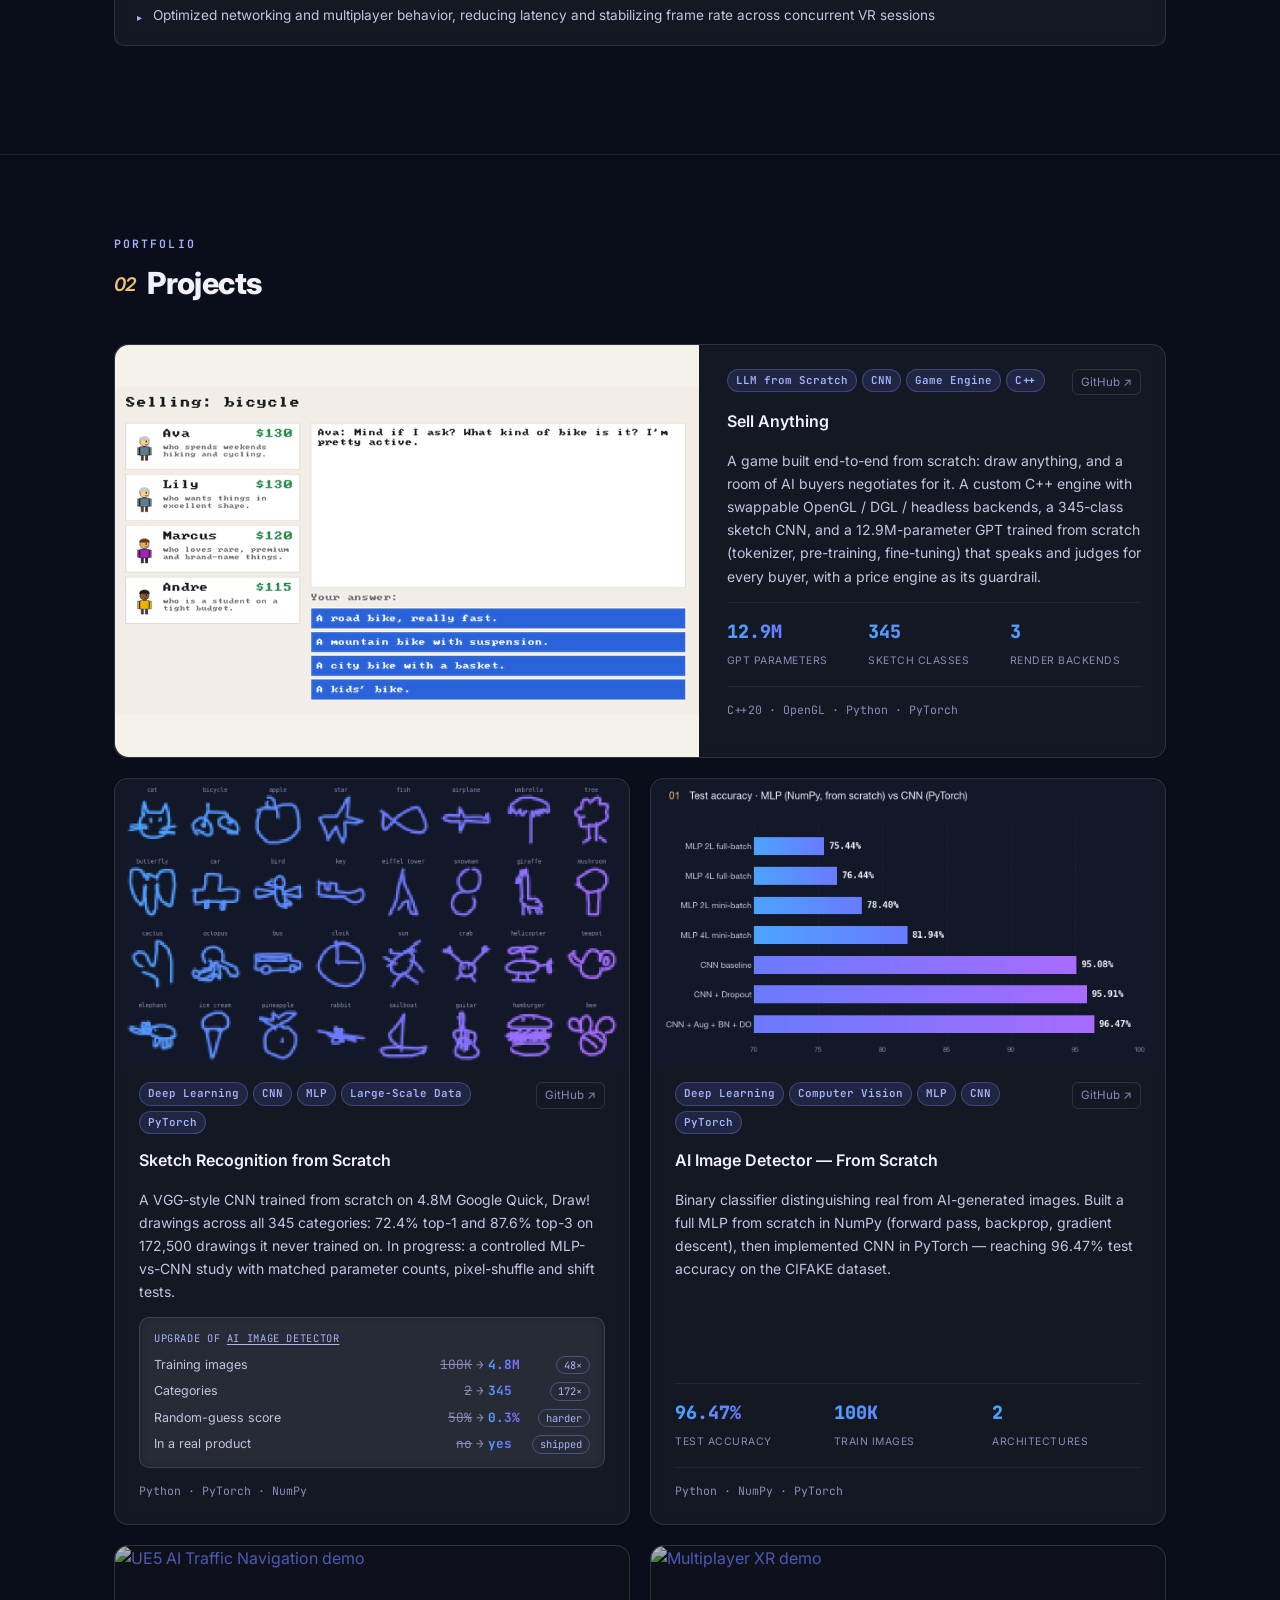
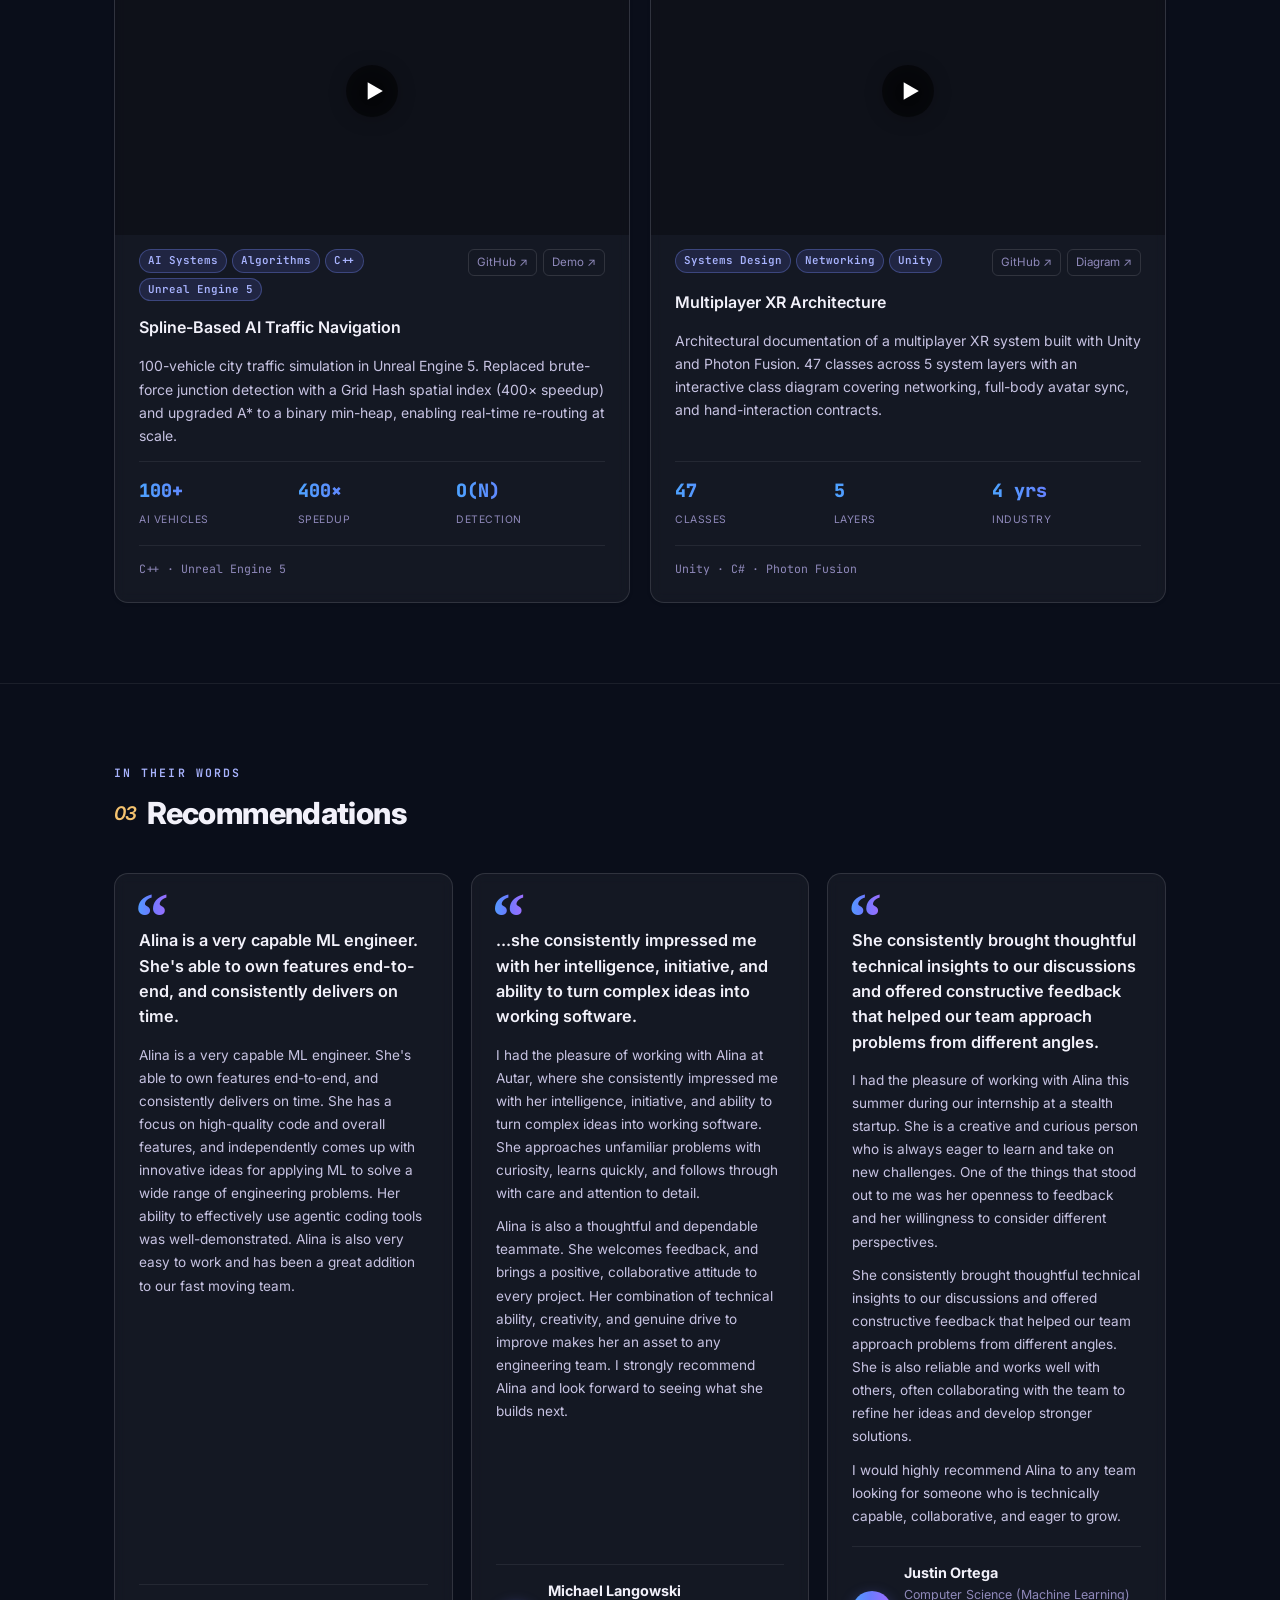
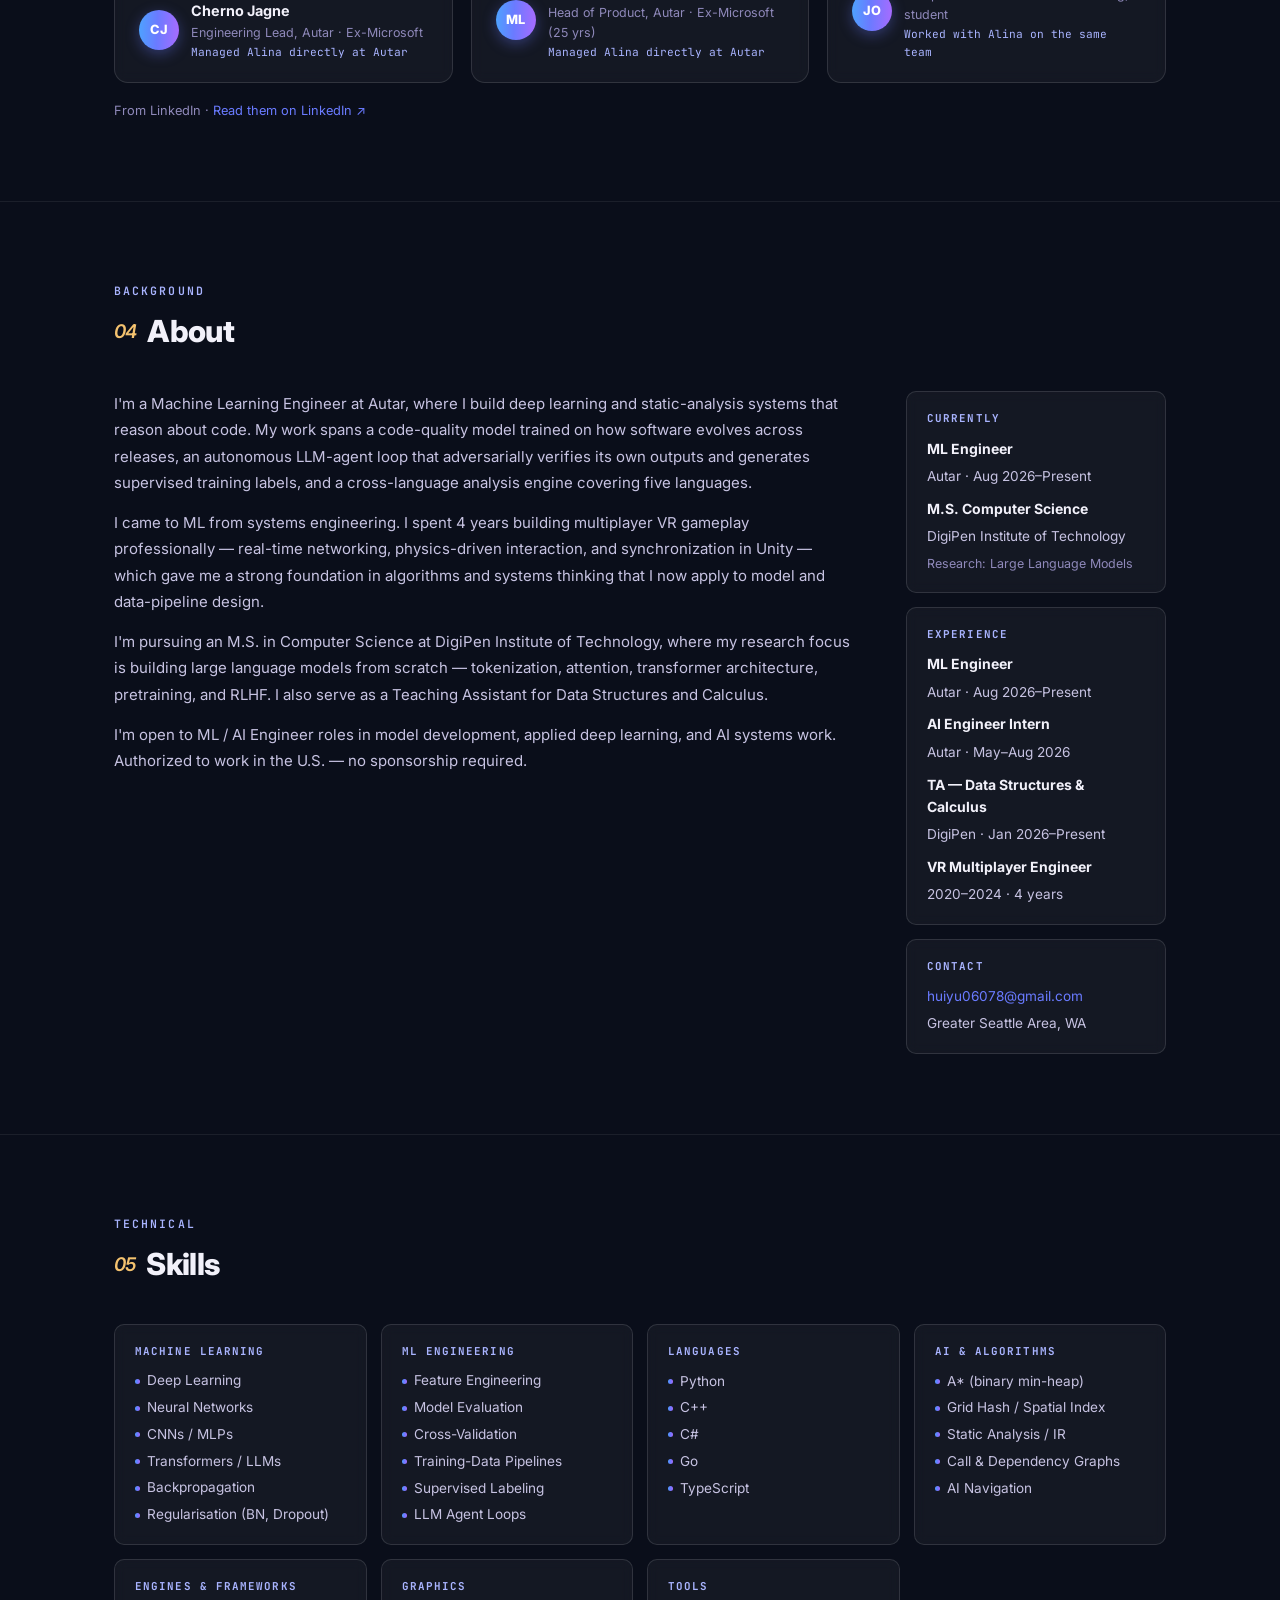
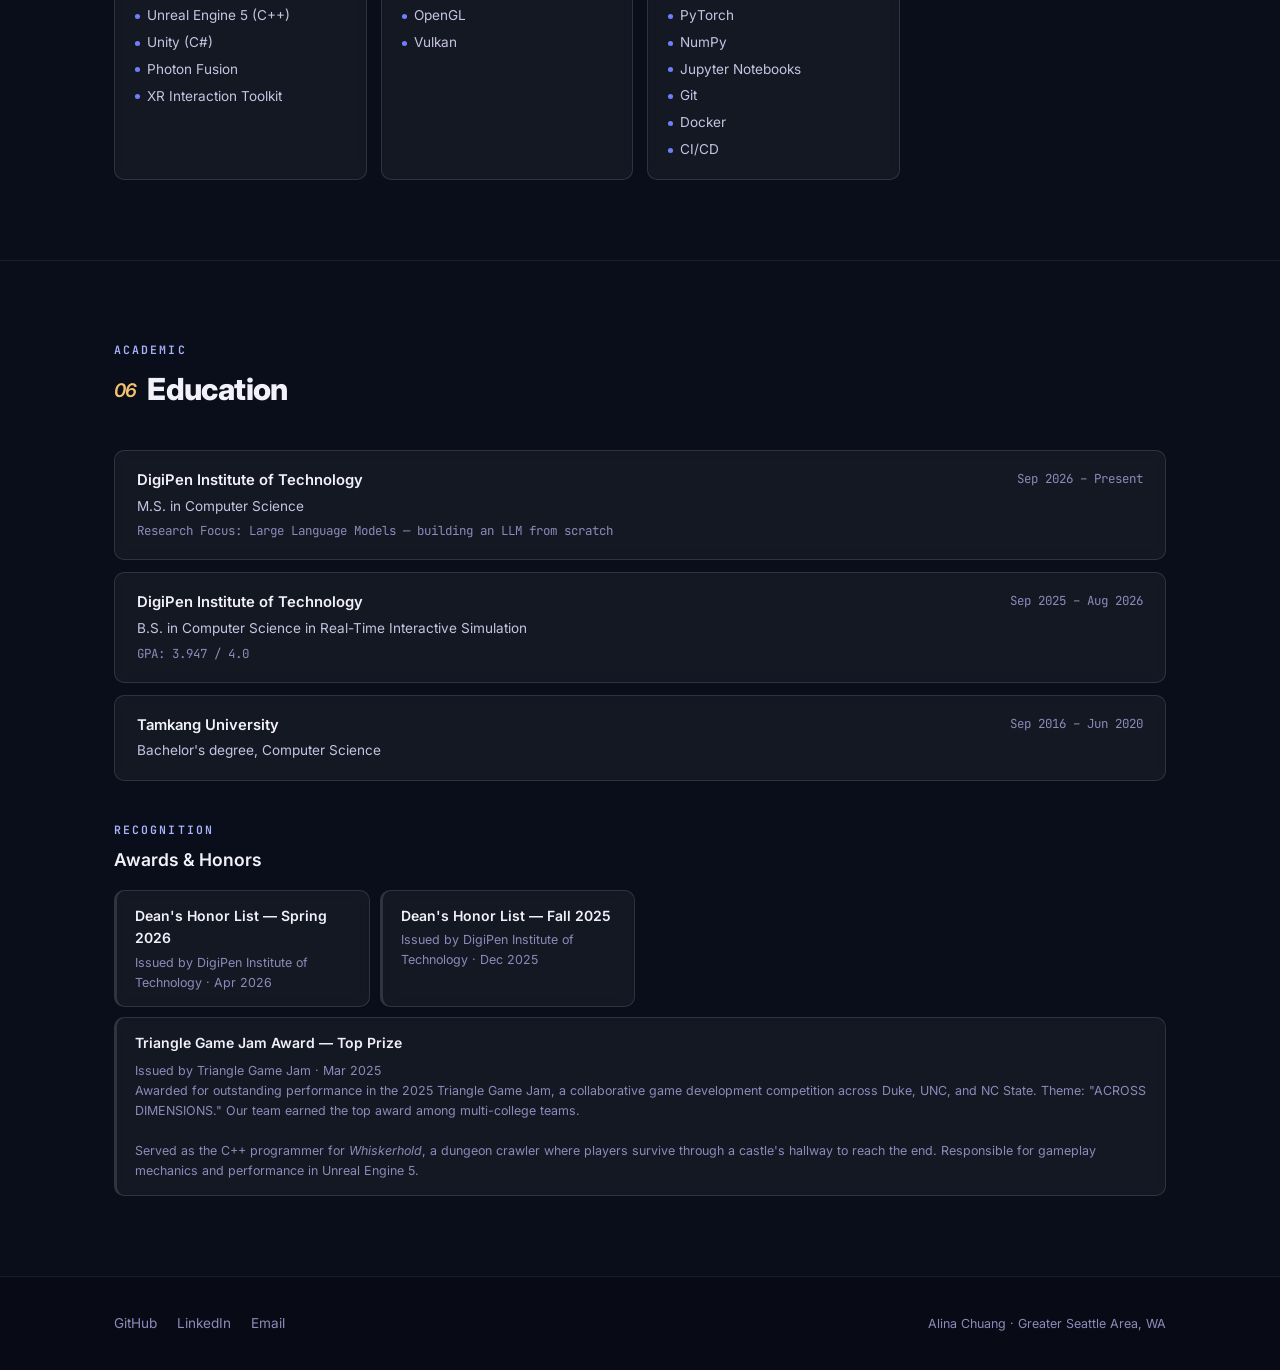
==== commit 7d8e7282: "Sketch Recognition: retrained on 4.8M drawings (72.4% top-1, 87.6% top-3) Measured on drawings 15,00" ====
--- a/index.html
+++ b/index.html
@@ -185,13 +185,13 @@
         </div>
         <h3><a href="sketch-recognition.html">Sketch Recognition from Scratch</a></h3>
         <p>
-          A VGG-style CNN trained from scratch on 1.7M Google Quick, Draw! drawings across all 345
-          categories: 71.7% top-1 and 87.1% top-3 on 172,500 held-out drawings. In progress: a
+          A VGG-style CNN trained from scratch on 4.8M Google Quick, Draw! drawings across all 345
+          categories: 72.4% top-1 and 87.6% top-3 on 172,500 drawings it never trained on. In progress: a
           controlled MLP-vs-CNN study with matched parameter counts, pixel-shuffle and shift tests.
         </p>
         <div class="upgrade">
           <div class="upgrade-head">Upgrade of <a href="ai-detector.html">AI Image Detector</a></div>
-          <div class="upgrade-row"><span class="u-label">Training images</span><span class="u-old">100K</span><span class="u-arrow">→</span><span class="u-new">1.7M</span><span class="u-chip">17×</span></div>
+          <div class="upgrade-row"><span class="u-label">Training images</span><span class="u-old">100K</span><span class="u-arrow">→</span><span class="u-new">4.8M</span><span class="u-chip">48×</span></div>
           <div class="upgrade-row"><span class="u-label">Categories</span><span class="u-old">2</span><span class="u-arrow">→</span><span class="u-new">345</span><span class="u-chip">172×</span></div>
           <div class="upgrade-row"><span class="u-label">Random-guess score</span><span class="u-old">50%</span><span class="u-arrow">→</span><span class="u-new">0.3%</span><span class="u-chip">harder</span></div>
           <div class="upgrade-row"><span class="u-label">In a real product</span><span class="u-old">no</span><span class="u-arrow">→</span><span class="u-new">yes</span><span class="u-chip">shipped</span></div>
